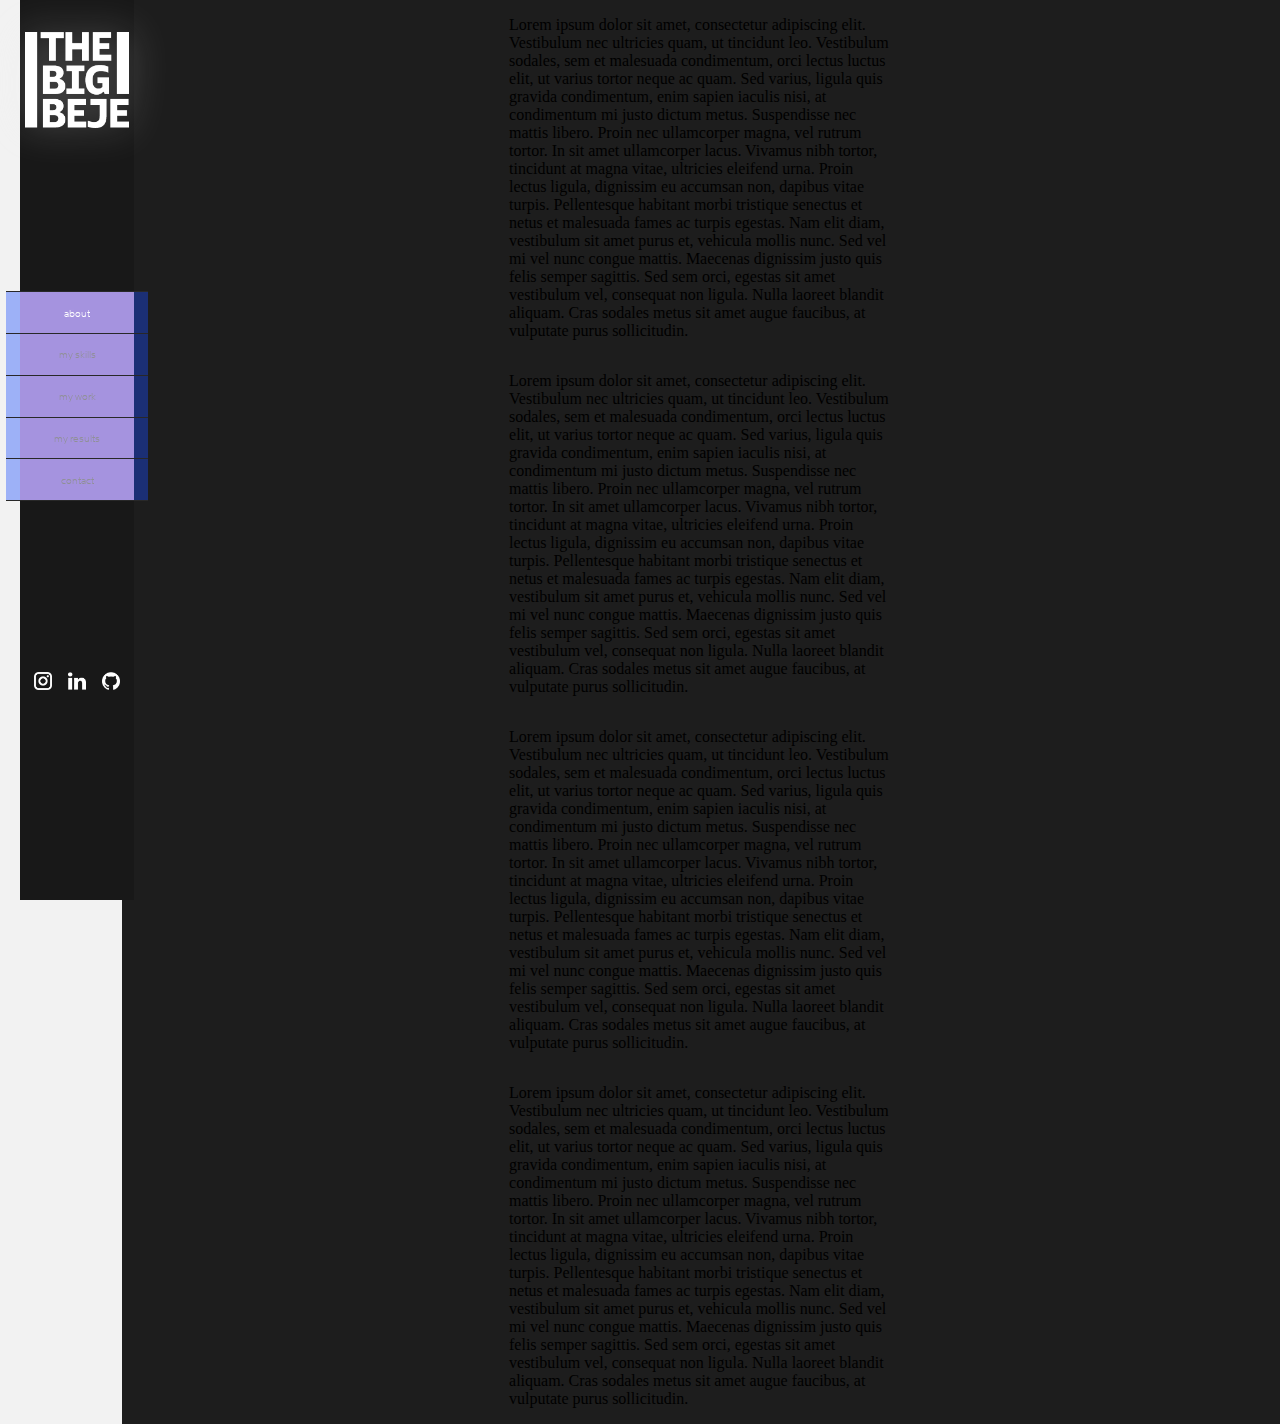
==== portfolio.html @ e6c310de "width problem" ====
<!DOCTYPE html>
<html>
  <head>
    <title>TBB</title>
    <link rel="icon" type="image/x-icon" href="src/icon-logo.png">
    <link rel="stylesheet" type="text/css" href="style.css">
    <!-- <link rel="preload" href="jquery-3.5.1.min.js" as="script"> -->
    <!-- <link rel="preload" href="javascript.js" as="script"> -->
  </head>
  <body>
    <section class="container">
      <section id="navbar" class="navbar">
        <div class="logo">
          <img src="src/logo-white.png" alt="TheBigBeje Logo" class="logo">
        </div>
        <div class="nav-buttons">
          <a href="#" id="button-about" class="button-enabled" style="border-top: 1px solid #282828">about</a>
          <a href="#" id="button-skills" class="button-disabled">my skills</a>
          <a href="#" id="button-work" class="button-disabled">my work</a>
          <a href="#" id="button-results" class="button-disabled">my results</a>
          <a href="#" id="button-contact" class="button-disabled">contact</a>
        </div>
        <div class="nav-logos">
          <a href="#"><img src="src/icon-instagram.png" alt="Instagram" class="icon"></a>
          <a href="#"><img src="src/icon-linkedin.png" alt="LinkedIn" class="icon"></a>
          <a href="#"><img src="src/icon-github.png" alt="Github" class="icon"></a>
        </div>
      </section>
      <section id="main" class="main">
        <div class="main">
          <p>
            Lorem ipsum dolor sit amet, consectetur adipiscing elit. Vestibulum nec ultricies quam, ut tincidunt leo. Vestibulum sodales, sem et malesuada condimentum, orci lectus luctus elit, ut varius tortor neque ac quam. Sed varius, ligula quis gravida condimentum, enim sapien iaculis nisi, at condimentum mi justo dictum metus. Suspendisse nec mattis libero. Proin nec ullamcorper magna, vel rutrum tortor. In sit amet ullamcorper lacus. Vivamus nibh tortor, tincidunt at magna vitae, ultricies eleifend urna. Proin lectus ligula, dignissim eu accumsan non, dapibus vitae turpis. Pellentesque habitant morbi tristique senectus et netus et malesuada fames ac turpis egestas. Nam elit diam, vestibulum sit amet purus et, vehicula mollis nunc. Sed vel mi vel nunc congue mattis. Maecenas dignissim justo quis felis semper sagittis. Sed sem orci, egestas sit amet vestibulum vel, consequat non ligula. Nulla laoreet blandit aliquam. Cras sodales metus sit amet augue faucibus, at vulputate purus sollicitudin.
          </p>
        </div>
        <div class="main">
          <p>
            Lorem ipsum dolor sit amet, consectetur adipiscing elit. Vestibulum nec ultricies quam, ut tincidunt leo. Vestibulum sodales, sem et malesuada condimentum, orci lectus luctus elit, ut varius tortor neque ac quam. Sed varius, ligula quis gravida condimentum, enim sapien iaculis nisi, at condimentum mi justo dictum metus. Suspendisse nec mattis libero. Proin nec ullamcorper magna, vel rutrum tortor. In sit amet ullamcorper lacus. Vivamus nibh tortor, tincidunt at magna vitae, ultricies eleifend urna. Proin lectus ligula, dignissim eu accumsan non, dapibus vitae turpis. Pellentesque habitant morbi tristique senectus et netus et malesuada fames ac turpis egestas. Nam elit diam, vestibulum sit amet purus et, vehicula mollis nunc. Sed vel mi vel nunc congue mattis. Maecenas dignissim justo quis felis semper sagittis. Sed sem orci, egestas sit amet vestibulum vel, consequat non ligula. Nulla laoreet blandit aliquam. Cras sodales metus sit amet augue faucibus, at vulputate purus sollicitudin.
          </p>
        </div>
        <div class="main">
          <p>
            Lorem ipsum dolor sit amet, consectetur adipiscing elit. Vestibulum nec ultricies quam, ut tincidunt leo. Vestibulum sodales, sem et malesuada condimentum, orci lectus luctus elit, ut varius tortor neque ac quam. Sed varius, ligula quis gravida condimentum, enim sapien iaculis nisi, at condimentum mi justo dictum metus. Suspendisse nec mattis libero. Proin nec ullamcorper magna, vel rutrum tortor. In sit amet ullamcorper lacus. Vivamus nibh tortor, tincidunt at magna vitae, ultricies eleifend urna. Proin lectus ligula, dignissim eu accumsan non, dapibus vitae turpis. Pellentesque habitant morbi tristique senectus et netus et malesuada fames ac turpis egestas. Nam elit diam, vestibulum sit amet purus et, vehicula mollis nunc. Sed vel mi vel nunc congue mattis. Maecenas dignissim justo quis felis semper sagittis. Sed sem orci, egestas sit amet vestibulum vel, consequat non ligula. Nulla laoreet blandit aliquam. Cras sodales metus sit amet augue faucibus, at vulputate purus sollicitudin.
          </p>
        </div>
        <div class="main">
          <p>
            Lorem ipsum dolor sit amet, consectetur adipiscing elit. Vestibulum nec ultricies quam, ut tincidunt leo. Vestibulum sodales, sem et malesuada condimentum, orci lectus luctus elit, ut varius tortor neque ac quam. Sed varius, ligula quis gravida condimentum, enim sapien iaculis nisi, at condimentum mi justo dictum metus. Suspendisse nec mattis libero. Proin nec ullamcorper magna, vel rutrum tortor. In sit amet ullamcorper lacus. Vivamus nibh tortor, tincidunt at magna vitae, ultricies eleifend urna. Proin lectus ligula, dignissim eu accumsan non, dapibus vitae turpis. Pellentesque habitant morbi tristique senectus et netus et malesuada fames ac turpis egestas. Nam elit diam, vestibulum sit amet purus et, vehicula mollis nunc. Sed vel mi vel nunc congue mattis. Maecenas dignissim justo quis felis semper sagittis. Sed sem orci, egestas sit amet vestibulum vel, consequat non ligula. Nulla laoreet blandit aliquam. Cras sodales metus sit amet augue faucibus, at vulputate purus sollicitudin.
          </p>
        </div>
      </section>
    </section>
    <!-- <script src="jquery-3.5.1.min.js" type="text/javascript"></script> -->
    <!-- <script src="javascript.js" type="text/javascript"></script> -->
  </body>
</html>
---- style.css ----
@font-face {
  font-family: TT-Fellows-Bold;
  src: url("src/fonts/TT Fellows Bold.ttf");
}

@font-face {
  font-family: DIN-1451;
  src: url("src/fonts/DIN 1451 Engschrift.ttf");
}

@font-face {
  font-family: TT-Interphases-Pro-Light;
  src: url("src/fonts/TT Interphases Pro Light.ttf");
}

::-webkit-scrollbar {

  /*  display: none;*/
  width: 8px;
  height: 8px;
}

::-webkit-scrollbar-track {
  background: #1D1D1D;
}

::-webkit-scrollbar-thumb {
  background: #424242;/*  border-radius: 4px;*/
}

::-webkit-scrollbar-thumb:active {
  background: #D9D9D9;
}

html,
body {

  /*  background-color: #f2f2f2;*/
  background-color: red;
  width: 100%;
  margin: 0;
  padding: 0;
  border: 0;
  font-size: 100%;
  z-index: 0;
}

a {
  text-decoration: none;
}

p,
a,
img,
div,
section {
  font-size: 1rem;
  user-select: none;
}

section {
  height: 100vh;
  width: 100%;
  display: flex;
  align-items: center;
  justify-content: center;
  z-index: 1;
}

div {
  display: flex;
  align-items: center;
  justify-content: center;
  z-index: 2;
}

section.container {
  height: auto;
  background-color: #f2f2f2;/*  background-color: transparent;*/
  flex-direction: row;
  justify-content: flex-end;
}

section.navbar {
  position: fixed;
  left: 20px;
  top: 0;
  width: calc(9vw * .99);
  background-color: #181818;
  flex-direction: column;
  justify-content: space-between;
  z-index: 4;
}

section.main {
  height: auto;/*  width: 100%;*/
  width: calc(calc(calc(91vw * .99) + calc(100vw * .01)) - 8px);
  flex-direction: column;
  background-color: #1D1D1D;
}

div.logo {
  height: 6rem;
  margin-top: 2rem;
}

div.nav-buttons {
  width: 100%;
  background-color: pink;
  flex-direction: column;
/*  padding-top: 3rem;*/
}

div.nav-logos {
  margin-bottom: 22vh;
}

div.main {
  width: 30vw;
}

img.logo {
  height: 100%;
  filter: drop-shadow(0 0 20px rgba(242, 242, 242, .3));  /*  filter: drop-shadow(0 0 40px rgba(13, 13, 13, .6));*/
  z-index: 5;
}

img.icon {
  height: 2vh;
  margin: calc(.18vh + .18vw);
  padding: calc(.18vh + .18vw);/*  filter: drop-shadow(0 0 5px rgba(222, 222, 222, .4));*/
  transition-timing-function: ease;
  transition-duration: .2s;
}

img.icon:hover {
  filter: drop-shadow(0 0 10px rgba(239, 239, 239, .4));
  transition-timing-function: ease;
  transition-duration: .2s;
}

a.button-enabled,
a.button-disabled {
  width: 100%;
  background-color: #1A4CFF64;
  font-family: TT-Interphases-Pro-Light;/*  font-size: 1.1rem;*/
  font-size: .6rem;
  padding: .9rem;/*  color: #FFFFFF;*/
  border-bottom: 1px solid #282828;
  text-align: center;
  color: #909096;
  transition-duration: 0.2s;
}

a.button-disabled:hover,
a.button-enabled {

  /*  color: #08FDD8;*/
  color: #FFFFFF;
  text-shadow: 0 0 20px rgba(239, 239, 239, .6);
  transition-duration: 0.2s;
}
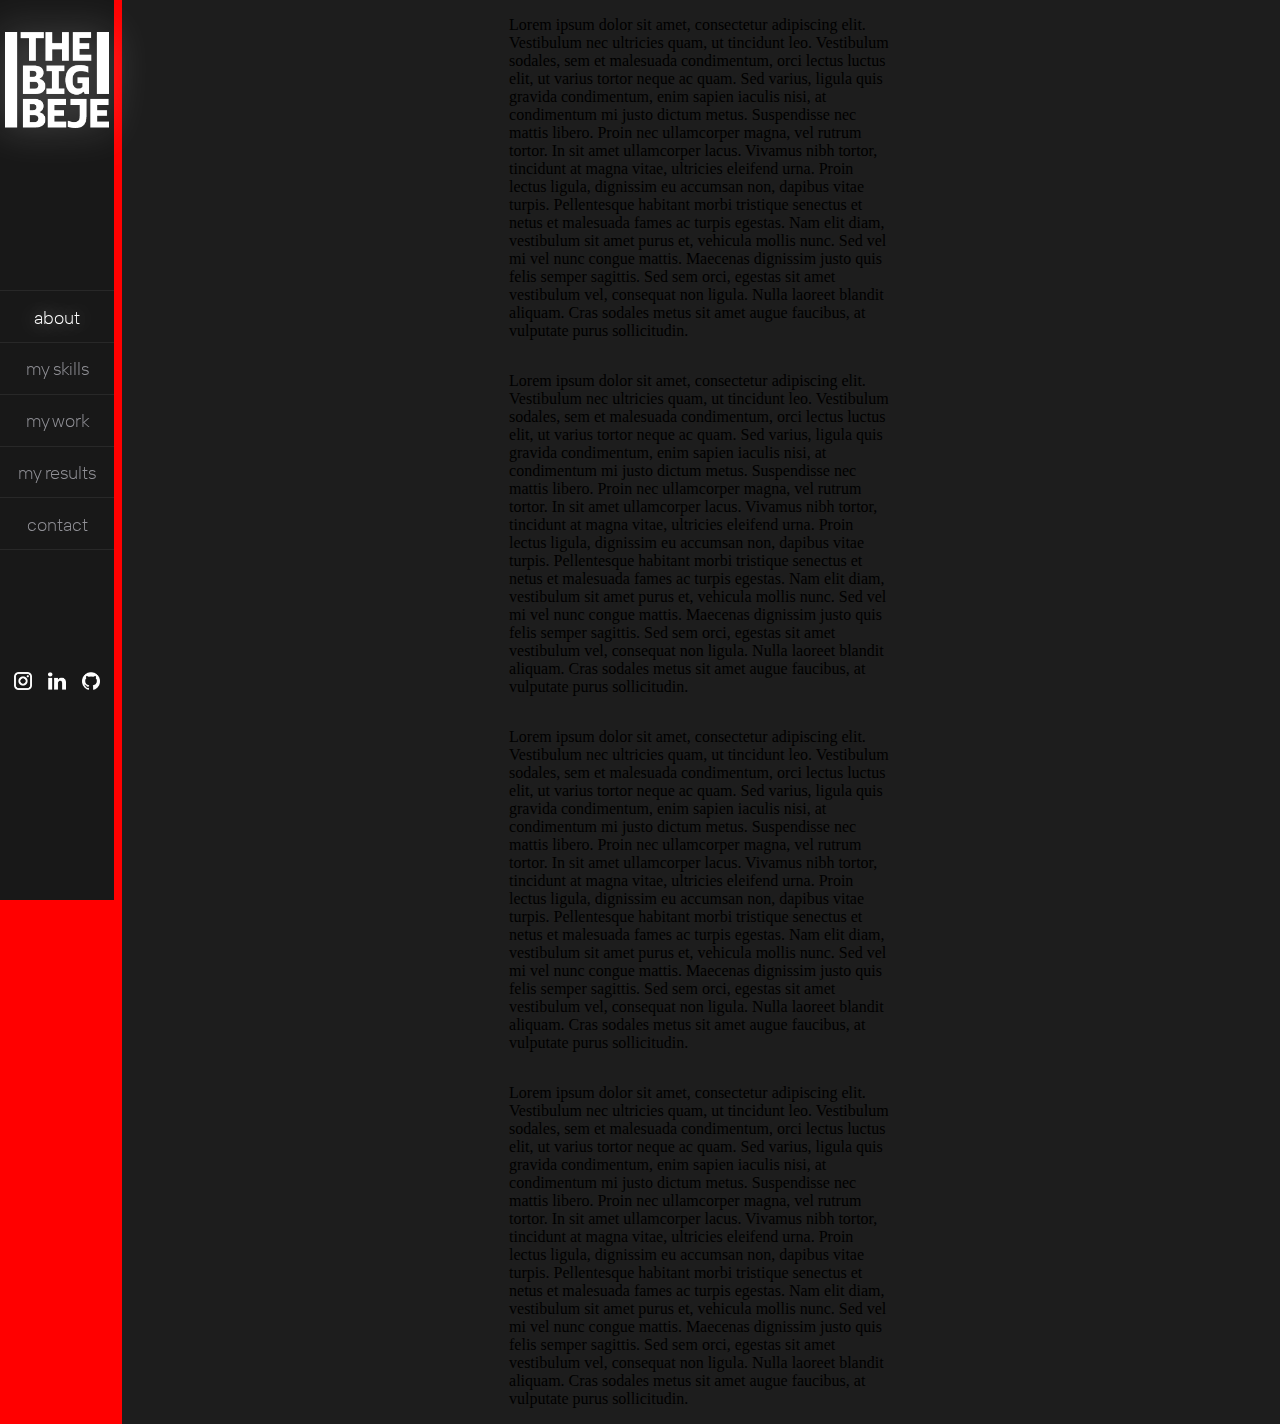
==== commit 05a2e1f0: "scrollbar problem" ====
--- a/portfolio.html
+++ b/portfolio.html
@@ -8,47 +8,47 @@
     <!-- <link rel="preload" href="javascript.js" as="script"> -->
   </head>
   <body>
-    <section class="container">
-      <section id="navbar" class="navbar">
-        <div class="logo">
-          <img src="src/logo-white.png" alt="TheBigBeje Logo" class="logo">
-        </div>
-        <div class="nav-buttons">
-          <a href="#" id="button-about" class="button-enabled" style="border-top: 1px solid #282828">about</a>
-          <a href="#" id="button-skills" class="button-disabled">my skills</a>
-          <a href="#" id="button-work" class="button-disabled">my work</a>
-          <a href="#" id="button-results" class="button-disabled">my results</a>
-          <a href="#" id="button-contact" class="button-disabled">contact</a>
-        </div>
-        <div class="nav-logos">
-          <a href="#"><img src="src/icon-instagram.png" alt="Instagram" class="icon"></a>
-          <a href="#"><img src="src/icon-linkedin.png" alt="LinkedIn" class="icon"></a>
-          <a href="#"><img src="src/icon-github.png" alt="Github" class="icon"></a>
-        </div>
-      </section>
-      <section id="main" class="main">
-        <div class="main">
-          <p>
-            Lorem ipsum dolor sit amet, consectetur adipiscing elit. Vestibulum nec ultricies quam, ut tincidunt leo. Vestibulum sodales, sem et malesuada condimentum, orci lectus luctus elit, ut varius tortor neque ac quam. Sed varius, ligula quis gravida condimentum, enim sapien iaculis nisi, at condimentum mi justo dictum metus. Suspendisse nec mattis libero. Proin nec ullamcorper magna, vel rutrum tortor. In sit amet ullamcorper lacus. Vivamus nibh tortor, tincidunt at magna vitae, ultricies eleifend urna. Proin lectus ligula, dignissim eu accumsan non, dapibus vitae turpis. Pellentesque habitant morbi tristique senectus et netus et malesuada fames ac turpis egestas. Nam elit diam, vestibulum sit amet purus et, vehicula mollis nunc. Sed vel mi vel nunc congue mattis. Maecenas dignissim justo quis felis semper sagittis. Sed sem orci, egestas sit amet vestibulum vel, consequat non ligula. Nulla laoreet blandit aliquam. Cras sodales metus sit amet augue faucibus, at vulputate purus sollicitudin.
-          </p>
-        </div>
-        <div class="main">
-          <p>
-            Lorem ipsum dolor sit amet, consectetur adipiscing elit. Vestibulum nec ultricies quam, ut tincidunt leo. Vestibulum sodales, sem et malesuada condimentum, orci lectus luctus elit, ut varius tortor neque ac quam. Sed varius, ligula quis gravida condimentum, enim sapien iaculis nisi, at condimentum mi justo dictum metus. Suspendisse nec mattis libero. Proin nec ullamcorper magna, vel rutrum tortor. In sit amet ullamcorper lacus. Vivamus nibh tortor, tincidunt at magna vitae, ultricies eleifend urna. Proin lectus ligula, dignissim eu accumsan non, dapibus vitae turpis. Pellentesque habitant morbi tristique senectus et netus et malesuada fames ac turpis egestas. Nam elit diam, vestibulum sit amet purus et, vehicula mollis nunc. Sed vel mi vel nunc congue mattis. Maecenas dignissim justo quis felis semper sagittis. Sed sem orci, egestas sit amet vestibulum vel, consequat non ligula. Nulla laoreet blandit aliquam. Cras sodales metus sit amet augue faucibus, at vulputate purus sollicitudin.
-          </p>
-        </div>
-        <div class="main">
-          <p>
-            Lorem ipsum dolor sit amet, consectetur adipiscing elit. Vestibulum nec ultricies quam, ut tincidunt leo. Vestibulum sodales, sem et malesuada condimentum, orci lectus luctus elit, ut varius tortor neque ac quam. Sed varius, ligula quis gravida condimentum, enim sapien iaculis nisi, at condimentum mi justo dictum metus. Suspendisse nec mattis libero. Proin nec ullamcorper magna, vel rutrum tortor. In sit amet ullamcorper lacus. Vivamus nibh tortor, tincidunt at magna vitae, ultricies eleifend urna. Proin lectus ligula, dignissim eu accumsan non, dapibus vitae turpis. Pellentesque habitant morbi tristique senectus et netus et malesuada fames ac turpis egestas. Nam elit diam, vestibulum sit amet purus et, vehicula mollis nunc. Sed vel mi vel nunc congue mattis. Maecenas dignissim justo quis felis semper sagittis. Sed sem orci, egestas sit amet vestibulum vel, consequat non ligula. Nulla laoreet blandit aliquam. Cras sodales metus sit amet augue faucibus, at vulputate purus sollicitudin.
-          </p>
-        </div>
-        <div class="main">
-          <p>
-            Lorem ipsum dolor sit amet, consectetur adipiscing elit. Vestibulum nec ultricies quam, ut tincidunt leo. Vestibulum sodales, sem et malesuada condimentum, orci lectus luctus elit, ut varius tortor neque ac quam. Sed varius, ligula quis gravida condimentum, enim sapien iaculis nisi, at condimentum mi justo dictum metus. Suspendisse nec mattis libero. Proin nec ullamcorper magna, vel rutrum tortor. In sit amet ullamcorper lacus. Vivamus nibh tortor, tincidunt at magna vitae, ultricies eleifend urna. Proin lectus ligula, dignissim eu accumsan non, dapibus vitae turpis. Pellentesque habitant morbi tristique senectus et netus et malesuada fames ac turpis egestas. Nam elit diam, vestibulum sit amet purus et, vehicula mollis nunc. Sed vel mi vel nunc congue mattis. Maecenas dignissim justo quis felis semper sagittis. Sed sem orci, egestas sit amet vestibulum vel, consequat non ligula. Nulla laoreet blandit aliquam. Cras sodales metus sit amet augue faucibus, at vulputate purus sollicitudin.
-          </p>
-        </div>
-      </section>
+    <!-- <section class="container"> -->
+    <section id="navbar" class="navbar">
+      <div class="logo">
+        <img src="src/logo-white.png" alt="TheBigBeje Logo" class="logo">
+      </div>
+      <div class="nav-buttons">
+        <a href="#" id="button-about" class="button-enabled" style="border-top: 1px solid #282828">about</a>
+        <a href="#" id="button-skills" class="button-disabled">my skills</a>
+        <a href="#" id="button-work" class="button-disabled">my work</a>
+        <a href="#" id="button-results" class="button-disabled">my results</a>
+        <a href="#" id="button-contact" class="button-disabled">contact</a>
+      </div>
+      <div class="nav-logos">
+        <a href="#"><img src="src/icon-instagram.png" alt="Instagram" class="icon"></a>
+        <a href="#"><img src="src/icon-linkedin.png" alt="LinkedIn" class="icon"></a>
+        <a href="#"><img src="src/icon-github.png" alt="Github" class="icon"></a>
+      </div>
     </section>
+    <section id="main" class="main">
+      <div class="main">
+        <p>
+          Lorem ipsum dolor sit amet, consectetur adipiscing elit. Vestibulum nec ultricies quam, ut tincidunt leo. Vestibulum sodales, sem et malesuada condimentum, orci lectus luctus elit, ut varius tortor neque ac quam. Sed varius, ligula quis gravida condimentum, enim sapien iaculis nisi, at condimentum mi justo dictum metus. Suspendisse nec mattis libero. Proin nec ullamcorper magna, vel rutrum tortor. In sit amet ullamcorper lacus. Vivamus nibh tortor, tincidunt at magna vitae, ultricies eleifend urna. Proin lectus ligula, dignissim eu accumsan non, dapibus vitae turpis. Pellentesque habitant morbi tristique senectus et netus et malesuada fames ac turpis egestas. Nam elit diam, vestibulum sit amet purus et, vehicula mollis nunc. Sed vel mi vel nunc congue mattis. Maecenas dignissim justo quis felis semper sagittis. Sed sem orci, egestas sit amet vestibulum vel, consequat non ligula. Nulla laoreet blandit aliquam. Cras sodales metus sit amet augue faucibus, at vulputate purus sollicitudin.
+        </p>
+      </div>
+      <div class="main">
+        <p>
+          Lorem ipsum dolor sit amet, consectetur adipiscing elit. Vestibulum nec ultricies quam, ut tincidunt leo. Vestibulum sodales, sem et malesuada condimentum, orci lectus luctus elit, ut varius tortor neque ac quam. Sed varius, ligula quis gravida condimentum, enim sapien iaculis nisi, at condimentum mi justo dictum metus. Suspendisse nec mattis libero. Proin nec ullamcorper magna, vel rutrum tortor. In sit amet ullamcorper lacus. Vivamus nibh tortor, tincidunt at magna vitae, ultricies eleifend urna. Proin lectus ligula, dignissim eu accumsan non, dapibus vitae turpis. Pellentesque habitant morbi tristique senectus et netus et malesuada fames ac turpis egestas. Nam elit diam, vestibulum sit amet purus et, vehicula mollis nunc. Sed vel mi vel nunc congue mattis. Maecenas dignissim justo quis felis semper sagittis. Sed sem orci, egestas sit amet vestibulum vel, consequat non ligula. Nulla laoreet blandit aliquam. Cras sodales metus sit amet augue faucibus, at vulputate purus sollicitudin.
+        </p>
+      </div>
+      <div class="main">
+        <p>
+          Lorem ipsum dolor sit amet, consectetur adipiscing elit. Vestibulum nec ultricies quam, ut tincidunt leo. Vestibulum sodales, sem et malesuada condimentum, orci lectus luctus elit, ut varius tortor neque ac quam. Sed varius, ligula quis gravida condimentum, enim sapien iaculis nisi, at condimentum mi justo dictum metus. Suspendisse nec mattis libero. Proin nec ullamcorper magna, vel rutrum tortor. In sit amet ullamcorper lacus. Vivamus nibh tortor, tincidunt at magna vitae, ultricies eleifend urna. Proin lectus ligula, dignissim eu accumsan non, dapibus vitae turpis. Pellentesque habitant morbi tristique senectus et netus et malesuada fames ac turpis egestas. Nam elit diam, vestibulum sit amet purus et, vehicula mollis nunc. Sed vel mi vel nunc congue mattis. Maecenas dignissim justo quis felis semper sagittis. Sed sem orci, egestas sit amet vestibulum vel, consequat non ligula. Nulla laoreet blandit aliquam. Cras sodales metus sit amet augue faucibus, at vulputate purus sollicitudin.
+        </p>
+      </div>
+      <div class="main">
+        <p>
+          Lorem ipsum dolor sit amet, consectetur adipiscing elit. Vestibulum nec ultricies quam, ut tincidunt leo. Vestibulum sodales, sem et malesuada condimentum, orci lectus luctus elit, ut varius tortor neque ac quam. Sed varius, ligula quis gravida condimentum, enim sapien iaculis nisi, at condimentum mi justo dictum metus. Suspendisse nec mattis libero. Proin nec ullamcorper magna, vel rutrum tortor. In sit amet ullamcorper lacus. Vivamus nibh tortor, tincidunt at magna vitae, ultricies eleifend urna. Proin lectus ligula, dignissim eu accumsan non, dapibus vitae turpis. Pellentesque habitant morbi tristique senectus et netus et malesuada fames ac turpis egestas. Nam elit diam, vestibulum sit amet purus et, vehicula mollis nunc. Sed vel mi vel nunc congue mattis. Maecenas dignissim justo quis felis semper sagittis. Sed sem orci, egestas sit amet vestibulum vel, consequat non ligula. Nulla laoreet blandit aliquam. Cras sodales metus sit amet augue faucibus, at vulputate purus sollicitudin.
+        </p>
+      </div>
+    </section>
+    <!-- </section> -->
     <!-- <script src="jquery-3.5.1.min.js" type="text/javascript"></script> -->
     <!-- <script src="javascript.js" type="text/javascript"></script> -->
   </body>
--- a/style.css
+++ b/style.css
@@ -83,7 +83,7 @@
 
 section.navbar {
   position: fixed;
-  left: 20px;
+  left: 0px;
   top: 0;
   width: calc(9vw * .99);
   background-color: #181818;
@@ -93,7 +93,12 @@
 }
 
 section.main {
-  height: auto;/*  width: 100%;*/
+  position: absolute;
+  height: auto;
+  top: 0;
+  right: 0;
+
+/*    width: 100%;*/
   width: calc(calc(calc(91vw * .99) + calc(100vw * .01)) - 8px);
   flex-direction: column;
   background-color: #1D1D1D;
@@ -106,9 +111,8 @@
 
 div.nav-buttons {
   width: 100%;
-  background-color: pink;
   flex-direction: column;
-/*  padding-top: 3rem;*/
+  padding-top: 3rem;
 }
 
 div.nav-logos {
@@ -142,10 +146,10 @@
 a.button-enabled,
 a.button-disabled {
   width: 100%;
-  background-color: #1A4CFF64;
-  font-family: TT-Interphases-Pro-Light;/*  font-size: 1.1rem;*/
-  font-size: .6rem;
-  padding: .9rem;/*  color: #FFFFFF;*/
+  font-family: TT-Interphases-Pro-Light;
+  font-size: 1.1rem;
+  padding: .9rem 0;
+/*  color: #FFFFFF;*/
   border-bottom: 1px solid #282828;
   text-align: center;
   color: #909096;
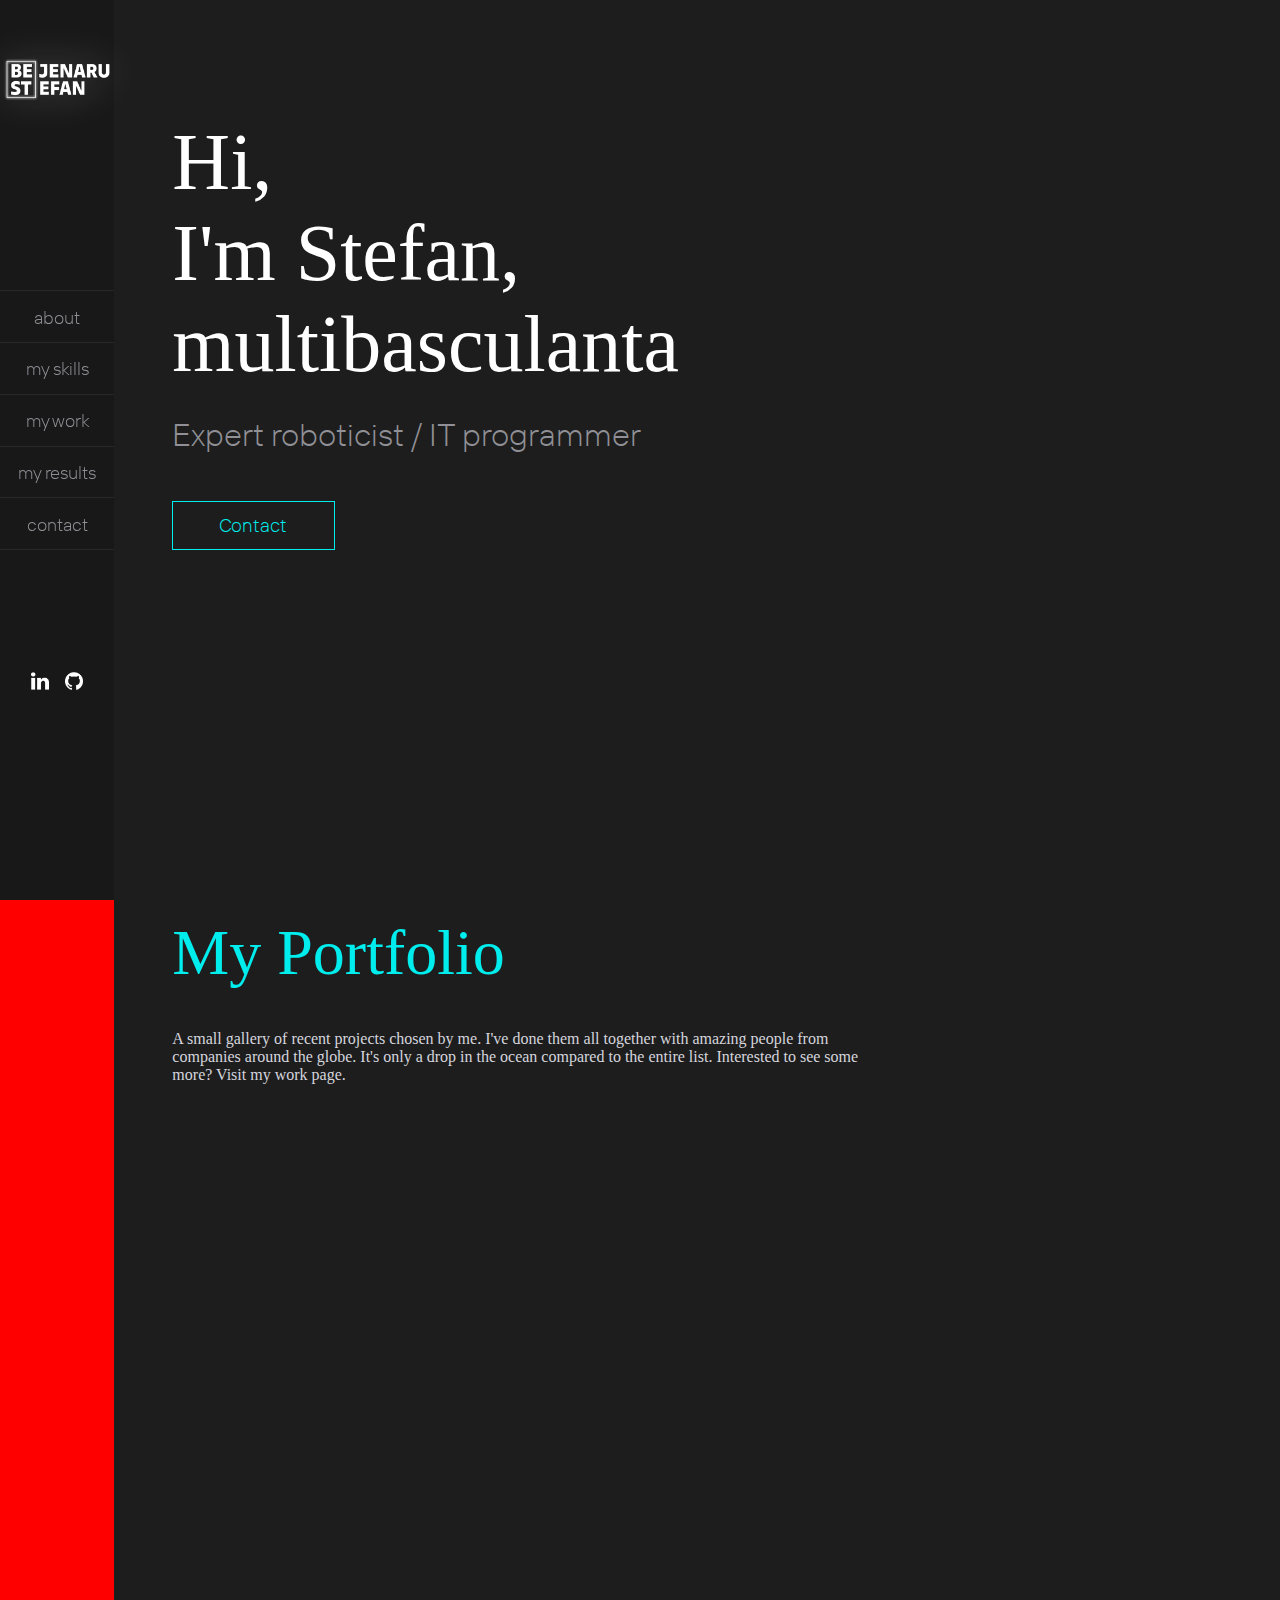
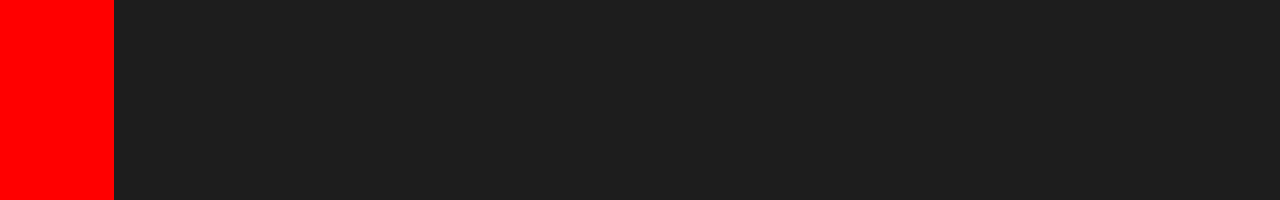
==== commit 0645db27: "work progress" ====
--- a/portfolio.html
+++ b/portfolio.html
@@ -8,47 +8,43 @@
     <!-- <link rel="preload" href="javascript.js" as="script"> -->
   </head>
   <body>
-    <!-- <section class="container"> -->
     <section id="navbar" class="navbar">
       <div class="logo">
-        <img src="src/logo-white.png" alt="TheBigBeje Logo" class="logo">
+        <img src="src/mini.png" alt="TheBigBeje Logo" class="logo">
       </div>
       <div class="nav-buttons">
-        <a href="#" id="button-about" class="button-enabled" style="border-top: 1px solid #282828">about</a>
+        <!-- <a href="#" id="button-about" class="button-enabled" style="border-top: 1px solid #282828">about</a> -->
+        <a href="#" id="button-about" class="button-disabled" style="border-top: 1px solid #282828">about</a>
         <a href="#" id="button-skills" class="button-disabled">my skills</a>
         <a href="#" id="button-work" class="button-disabled">my work</a>
         <a href="#" id="button-results" class="button-disabled">my results</a>
         <a href="#" id="button-contact" class="button-disabled">contact</a>
       </div>
       <div class="nav-logos">
-        <a href="#"><img src="src/icon-instagram.png" alt="Instagram" class="icon"></a>
+        <!-- <a href="#"><img src="src/icon-instagram.png" alt="Instagram" class="icon"></a> -->
+        <!-- <a href="#"><img src="src/icon-discord.png" alt="Discord" class="icon"></a> -->
         <a href="#"><img src="src/icon-linkedin.png" alt="LinkedIn" class="icon"></a>
         <a href="#"><img src="src/icon-github.png" alt="Github" class="icon"></a>
       </div>
     </section>
     <section id="main" class="main">
-      <div class="main">
-        <p>
-          Lorem ipsum dolor sit amet, consectetur adipiscing elit. Vestibulum nec ultricies quam, ut tincidunt leo. Vestibulum sodales, sem et malesuada condimentum, orci lectus luctus elit, ut varius tortor neque ac quam. Sed varius, ligula quis gravida condimentum, enim sapien iaculis nisi, at condimentum mi justo dictum metus. Suspendisse nec mattis libero. Proin nec ullamcorper magna, vel rutrum tortor. In sit amet ullamcorper lacus. Vivamus nibh tortor, tincidunt at magna vitae, ultricies eleifend urna. Proin lectus ligula, dignissim eu accumsan non, dapibus vitae turpis. Pellentesque habitant morbi tristique senectus et netus et malesuada fames ac turpis egestas. Nam elit diam, vestibulum sit amet purus et, vehicula mollis nunc. Sed vel mi vel nunc congue mattis. Maecenas dignissim justo quis felis semper sagittis. Sed sem orci, egestas sit amet vestibulum vel, consequat non ligula. Nulla laoreet blandit aliquam. Cras sodales metus sit amet augue faucibus, at vulputate purus sollicitudin.
-        </p>
-      </div>
-      <div class="main">
-        <p>
-          Lorem ipsum dolor sit amet, consectetur adipiscing elit. Vestibulum nec ultricies quam, ut tincidunt leo. Vestibulum sodales, sem et malesuada condimentum, orci lectus luctus elit, ut varius tortor neque ac quam. Sed varius, ligula quis gravida condimentum, enim sapien iaculis nisi, at condimentum mi justo dictum metus. Suspendisse nec mattis libero. Proin nec ullamcorper magna, vel rutrum tortor. In sit amet ullamcorper lacus. Vivamus nibh tortor, tincidunt at magna vitae, ultricies eleifend urna. Proin lectus ligula, dignissim eu accumsan non, dapibus vitae turpis. Pellentesque habitant morbi tristique senectus et netus et malesuada fames ac turpis egestas. Nam elit diam, vestibulum sit amet purus et, vehicula mollis nunc. Sed vel mi vel nunc congue mattis. Maecenas dignissim justo quis felis semper sagittis. Sed sem orci, egestas sit amet vestibulum vel, consequat non ligula. Nulla laoreet blandit aliquam. Cras sodales metus sit amet augue faucibus, at vulputate purus sollicitudin.
-        </p>
-      </div>
-      <div class="main">
-        <p>
-          Lorem ipsum dolor sit amet, consectetur adipiscing elit. Vestibulum nec ultricies quam, ut tincidunt leo. Vestibulum sodales, sem et malesuada condimentum, orci lectus luctus elit, ut varius tortor neque ac quam. Sed varius, ligula quis gravida condimentum, enim sapien iaculis nisi, at condimentum mi justo dictum metus. Suspendisse nec mattis libero. Proin nec ullamcorper magna, vel rutrum tortor. In sit amet ullamcorper lacus. Vivamus nibh tortor, tincidunt at magna vitae, ultricies eleifend urna. Proin lectus ligula, dignissim eu accumsan non, dapibus vitae turpis. Pellentesque habitant morbi tristique senectus et netus et malesuada fames ac turpis egestas. Nam elit diam, vestibulum sit amet purus et, vehicula mollis nunc. Sed vel mi vel nunc congue mattis. Maecenas dignissim justo quis felis semper sagittis. Sed sem orci, egestas sit amet vestibulum vel, consequat non ligula. Nulla laoreet blandit aliquam. Cras sodales metus sit amet augue faucibus, at vulputate purus sollicitudin.
-        </p>
-      </div>
-      <div class="main">
-        <p>
-          Lorem ipsum dolor sit amet, consectetur adipiscing elit. Vestibulum nec ultricies quam, ut tincidunt leo. Vestibulum sodales, sem et malesuada condimentum, orci lectus luctus elit, ut varius tortor neque ac quam. Sed varius, ligula quis gravida condimentum, enim sapien iaculis nisi, at condimentum mi justo dictum metus. Suspendisse nec mattis libero. Proin nec ullamcorper magna, vel rutrum tortor. In sit amet ullamcorper lacus. Vivamus nibh tortor, tincidunt at magna vitae, ultricies eleifend urna. Proin lectus ligula, dignissim eu accumsan non, dapibus vitae turpis. Pellentesque habitant morbi tristique senectus et netus et malesuada fames ac turpis egestas. Nam elit diam, vestibulum sit amet purus et, vehicula mollis nunc. Sed vel mi vel nunc congue mattis. Maecenas dignissim justo quis felis semper sagittis. Sed sem orci, egestas sit amet vestibulum vel, consequat non ligula. Nulla laoreet blandit aliquam. Cras sodales metus sit amet augue faucibus, at vulputate purus sollicitudin.
-        </p>
-      </div>
+      <section class="section-1">
+        <div class="big-title">
+          <p class="big-title">Hi,</p>
+          <p class="big-title">I'm Stefan,</p>
+          <p class="big-title">multibasculanta</p>
+          <p class="sub-title2">Expert roboticist / IT programmer</p>
+        </div>
+        <a href="#" class="button-rect">Contact</a>
+      </section>
+      <section class="section-2">
+        <div class="section-2">
+          <p class="sub-title1">My Portfolio</p>
+          <p class="filler-text">A small gallery of recent projects chosen by me. I've done them all together with amazing people from companies around the globe. It's only a drop in the ocean compared to the entire list.
+          Interested to see some more? Visit my work page.</p>
+        </div>
+      </section>
     </section>
-    <!-- </section> -->
     <!-- <script src="jquery-3.5.1.min.js" type="text/javascript"></script> -->
     <!-- <script src="javascript.js" type="text/javascript"></script> -->
   </body>
--- a/style.css
+++ b/style.css
@@ -13,23 +13,18 @@
   src: url("src/fonts/TT Interphases Pro Light.ttf");
 }
 
+@font-face {
+  font-family: TT-Interphases-Pro-Medium;
+  src: url("src/fonts/TT Interphases Pro Medium.ttf");
+}
+
+@font-face {
+  font-family: TT-Interphases-Pro-Bold;
+  src: url("src/fonts/TT Interphases Pro Bold.ttf");
+}
+
 ::-webkit-scrollbar {
-
-  /*  display: none;*/
-  width: 8px;
-  height: 8px;
-}
-
-::-webkit-scrollbar-track {
-  background: #1D1D1D;
-}
-
-::-webkit-scrollbar-thumb {
-  background: #424242;/*  border-radius: 4px;*/
-}
-
-::-webkit-scrollbar-thumb:active {
-  background: #D9D9D9;
+  display: none;
 }
 
 html,
@@ -96,12 +91,22 @@
   position: absolute;
   height: auto;
   top: 0;
-  right: 0;
-
-/*    width: 100%;*/
-  width: calc(calc(calc(91vw * .99) + calc(100vw * .01)) - 8px);
+  right: 0;/*    width: 100%;*/
+  width: calc(calc(91vw * .99) + calc(100vw * .01));
   flex-direction: column;
   background-color: #1D1D1D;
+}
+
+section.section-1 {
+  flex-direction: column;
+  justify-content: flex-start;
+  align-items: flex-start;
+}
+
+section.section-2 {
+  flex-direction: column;
+  justify-content: flex-start;
+  align-items: flex-start;
 }
 
 div.logo {
@@ -123,8 +128,22 @@
   width: 30vw;
 }
 
+div.big-title {
+  flex-direction: column;
+  align-items: flex-start;
+  margin-top: 10%;
+  margin-left: 5%;
+}
+
+div.section-2 {
+  flex-direction: column;
+  align-items: flex-start;
+  margin-left: 5%;
+  width: 60%;
+}
+
 img.logo {
-  height: 100%;
+  width: 100%;
   filter: drop-shadow(0 0 20px rgba(242, 242, 242, .3));  /*  filter: drop-shadow(0 0 40px rgba(13, 13, 13, .6));*/
   z-index: 5;
 }
@@ -143,16 +162,60 @@
   transition-duration: .2s;
 }
 
+p.big-title {
+  font-family: TT-Interphases-Pro-Bold;
+  color: #FFFFFF;
+  font-size: 5rem;
+  margin: 0;
+}
+
+p.sub-title1 {
+  font-family: TT-Interphases-Pro-Medium;
+  font-size: 4rem;
+  margin: 1rem 0;
+  color: #00EDED;
+}
+
+p.sub-title2 {
+  font-family: TT-Interphases-Pro-Light;
+  font-size: 2rem;
+  margin: 1.5rem 0;
+  color: #909096;
+}
+
+p.filler-text {
+  font-family: TT-Interphases-Pro-Medium;
+  font-size: 1rem;
+  margin: 1.5rem 0;
+  color: #D5D5DE;
+}
+
+a.button-rect {
+  font-family: TT-Interphases-Pro-Light;
+  font-size: 1.2rem;
+  margin-top: 2%;
+  margin-left: 5%;
+  padding: .6em 2.4em;
+  border: #00EDED 1.5px solid;
+  color: #00EDED;
+  transition-duration: 0.2s;
+}
+
+a.button-rect:hover {
+  background-color: #00EDED;
+  color: #181818;
+  transition-duration: 0.2s;
+}
+
 a.button-enabled,
 a.button-disabled {
   width: 100%;
   font-family: TT-Interphases-Pro-Light;
   font-size: 1.1rem;
-  padding: .9rem 0;
-/*  color: #FFFFFF;*/
+  padding: .9rem 0;/*  color: #FFFFFF;*/
+  color: #909096;
   border-bottom: 1px solid #282828;
   text-align: center;
-  color: #909096;
   transition-duration: 0.2s;
 }
 
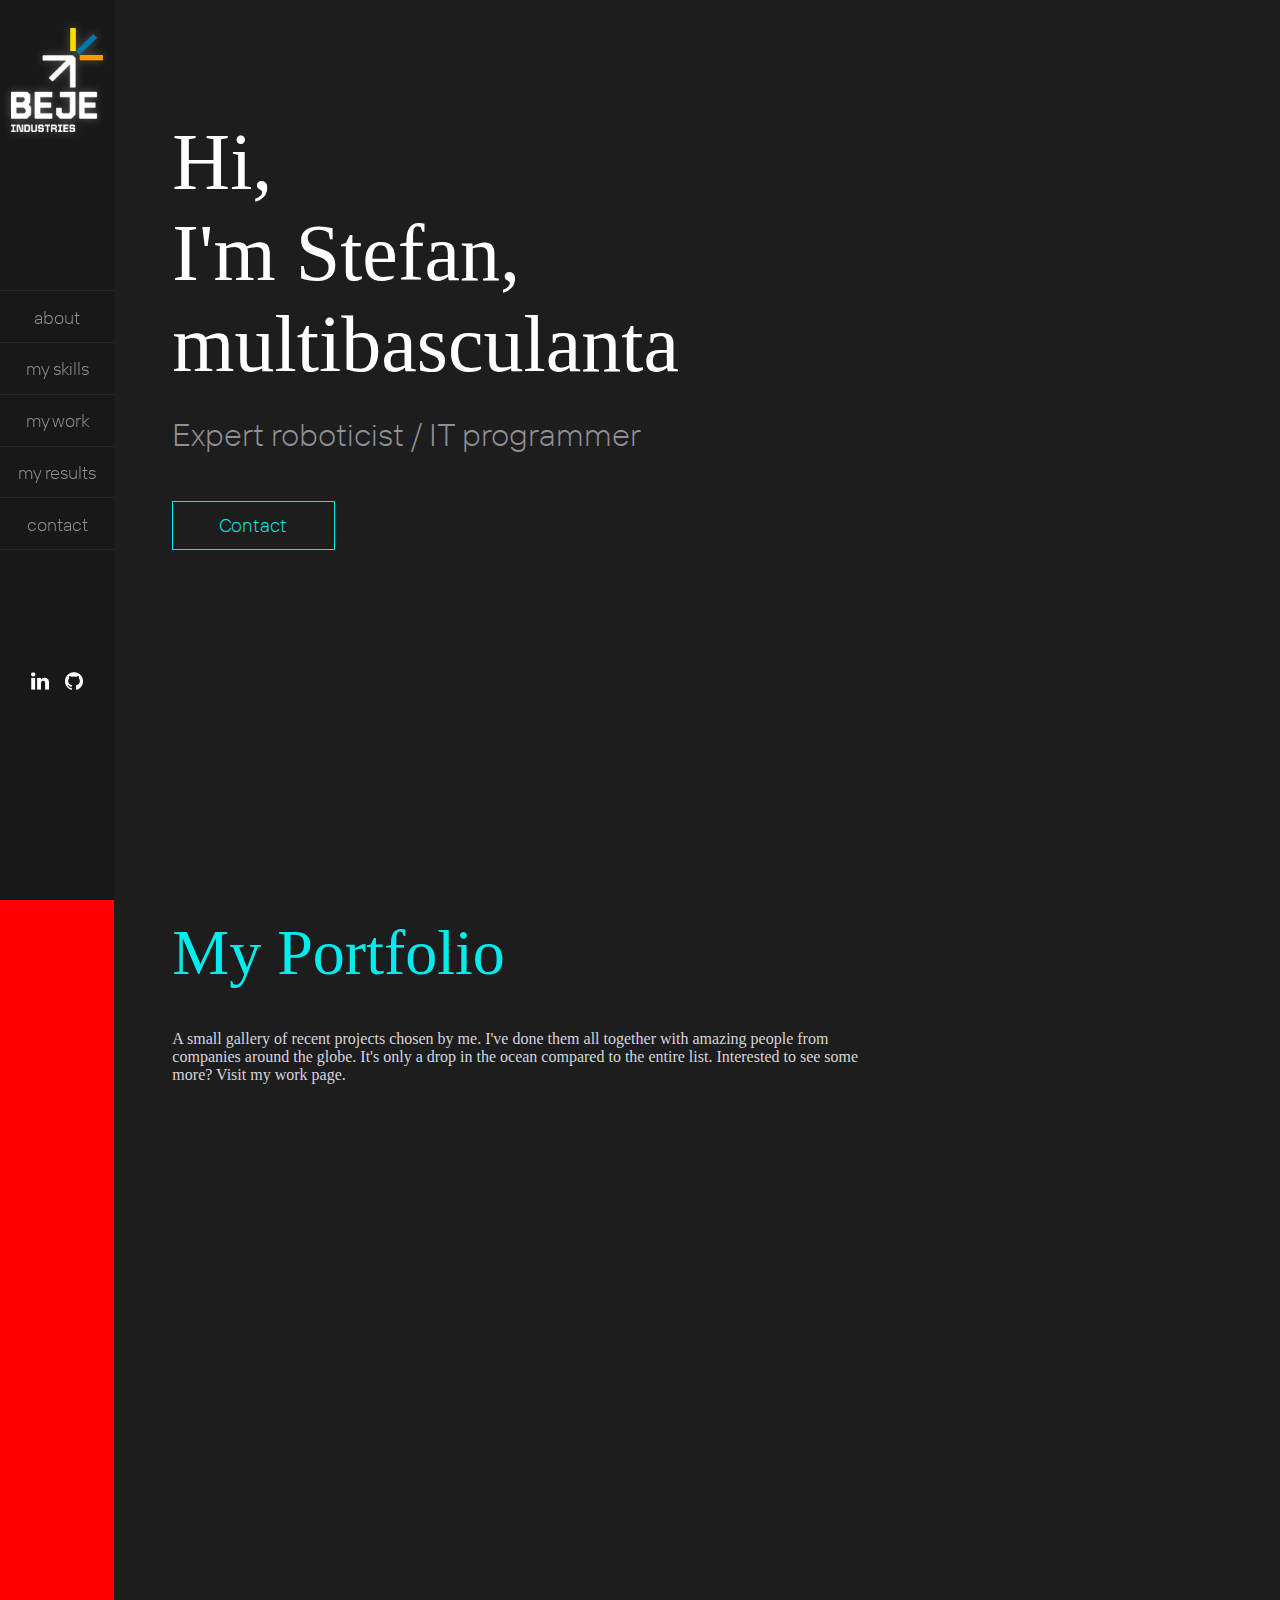
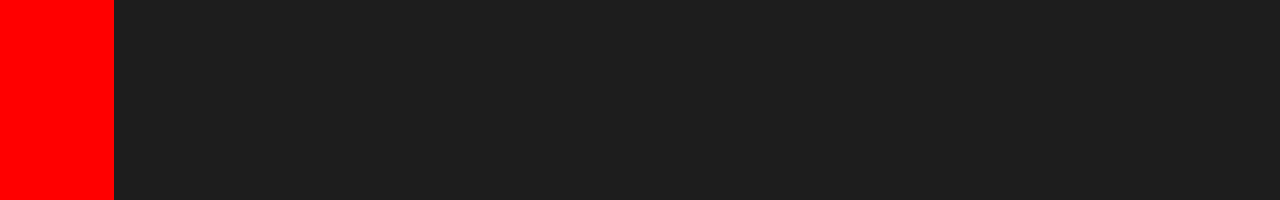
==== commit 5ff22e88: "buttons update" ====
--- a/portfolio.html
+++ b/portfolio.html
@@ -10,7 +10,7 @@
   <body>
     <section id="navbar" class="navbar">
       <div class="logo">
-        <img src="src/mini.png" alt="TheBigBeje Logo" class="logo">
+        <img src="src/logo.png" alt="TheBigBeje Logo" class="logo">
       </div>
       <div class="nav-buttons">
         <!-- <a href="#" id="button-about" class="button-enabled" style="border-top: 1px solid #282828">about</a> -->
--- a/style.css
+++ b/style.css
@@ -143,8 +143,8 @@
 }
 
 img.logo {
-  width: 100%;
-  filter: drop-shadow(0 0 20px rgba(242, 242, 242, .3));  /*  filter: drop-shadow(0 0 40px rgba(13, 13, 13, .6));*/
+  width: 80%;
+  filter: drop-shadow(0 0 5px rgba(242, 242, 242, .3));  /*  filter: drop-shadow(0 0 40px rgba(13, 13, 13, .6));*/
   z-index: 5;
 }
 
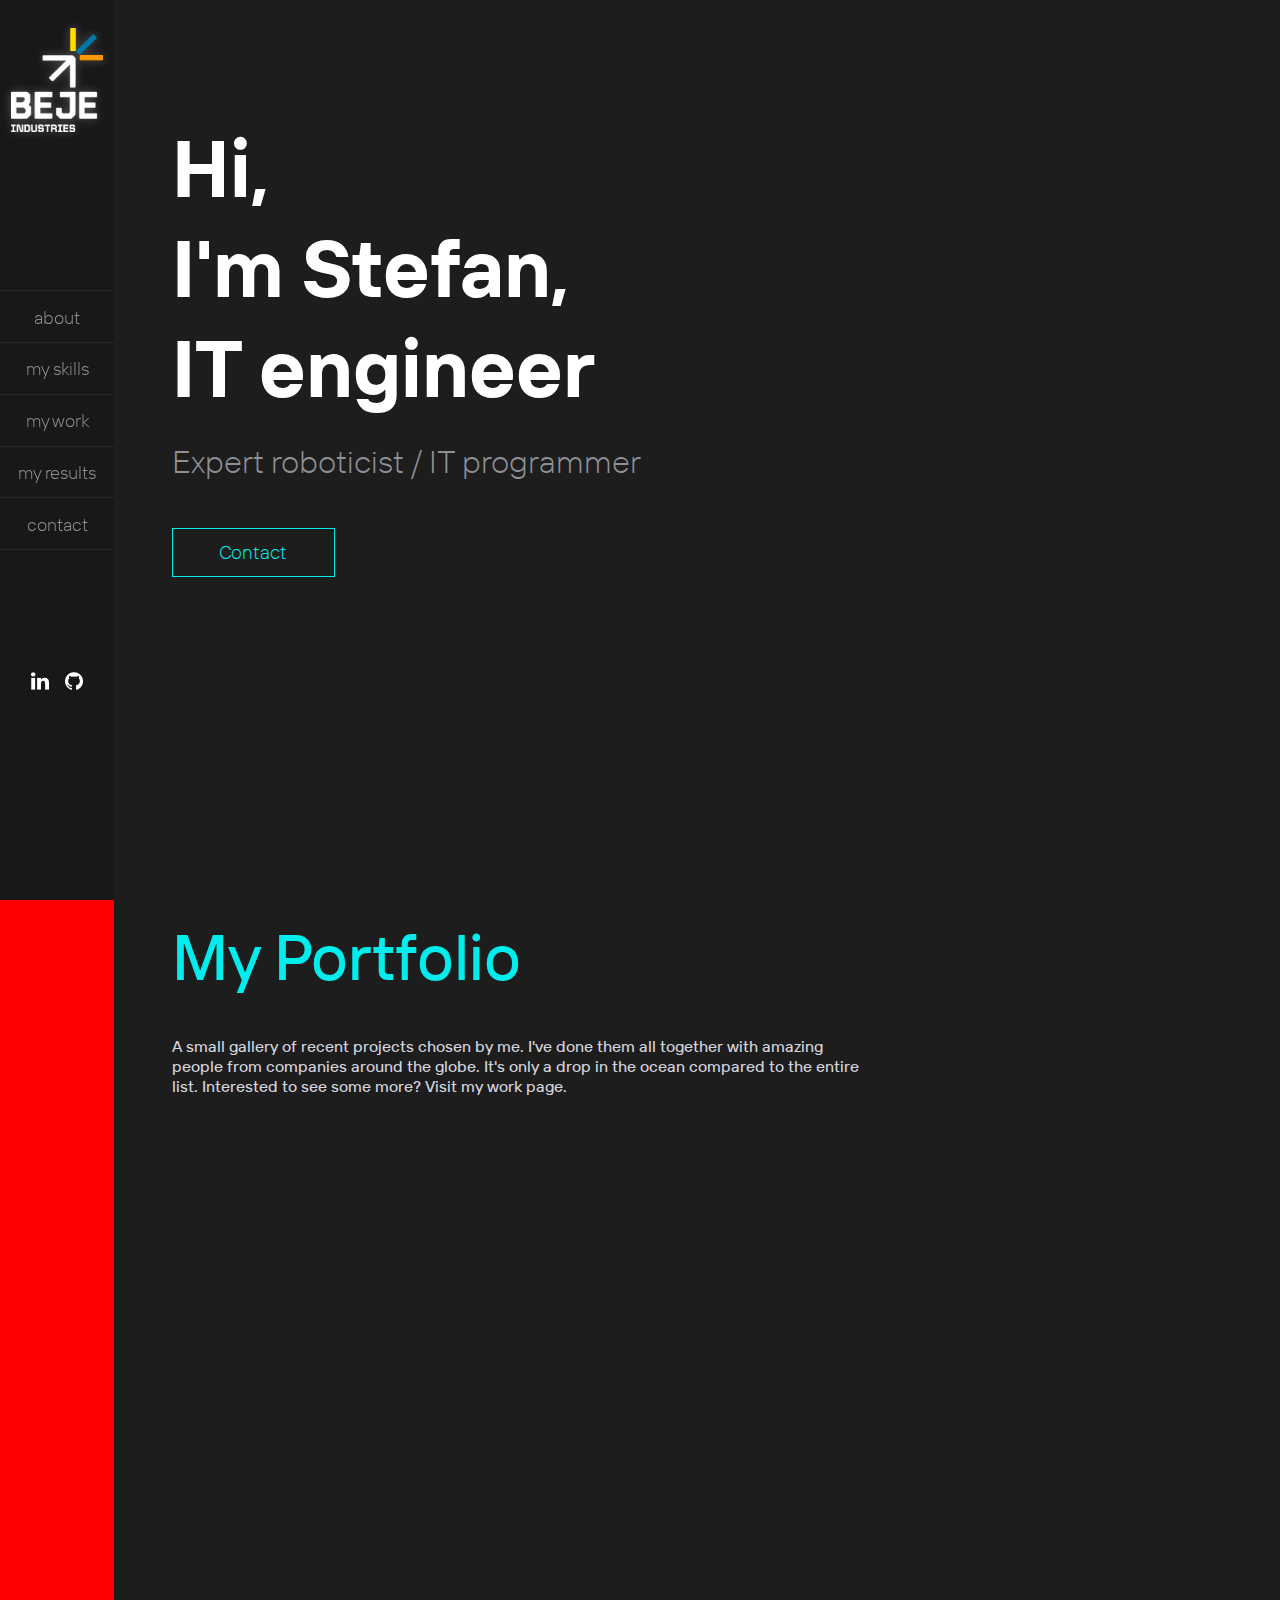
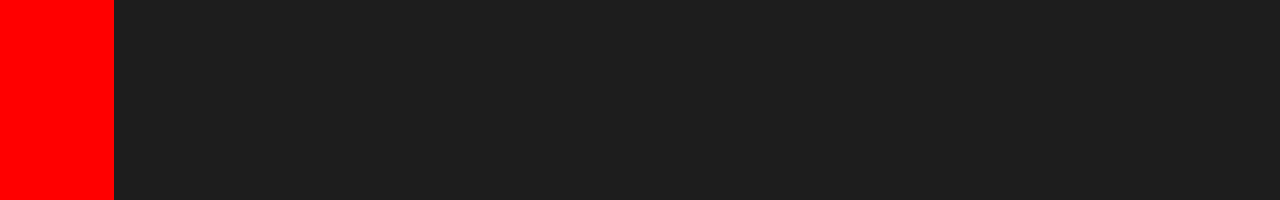
==== commit ed7b85b0: "removed multibasculanta" ====
--- a/portfolio.html
+++ b/portfolio.html
@@ -32,7 +32,7 @@
         <div class="big-title">
           <p class="big-title">Hi,</p>
           <p class="big-title">I'm Stefan,</p>
-          <p class="big-title">multibasculanta</p>
+          <p class="big-title">IT engineer</p>
           <p class="sub-title2">Expert roboticist / IT programmer</p>
         </div>
         <a href="#" class="button-rect">Contact</a>
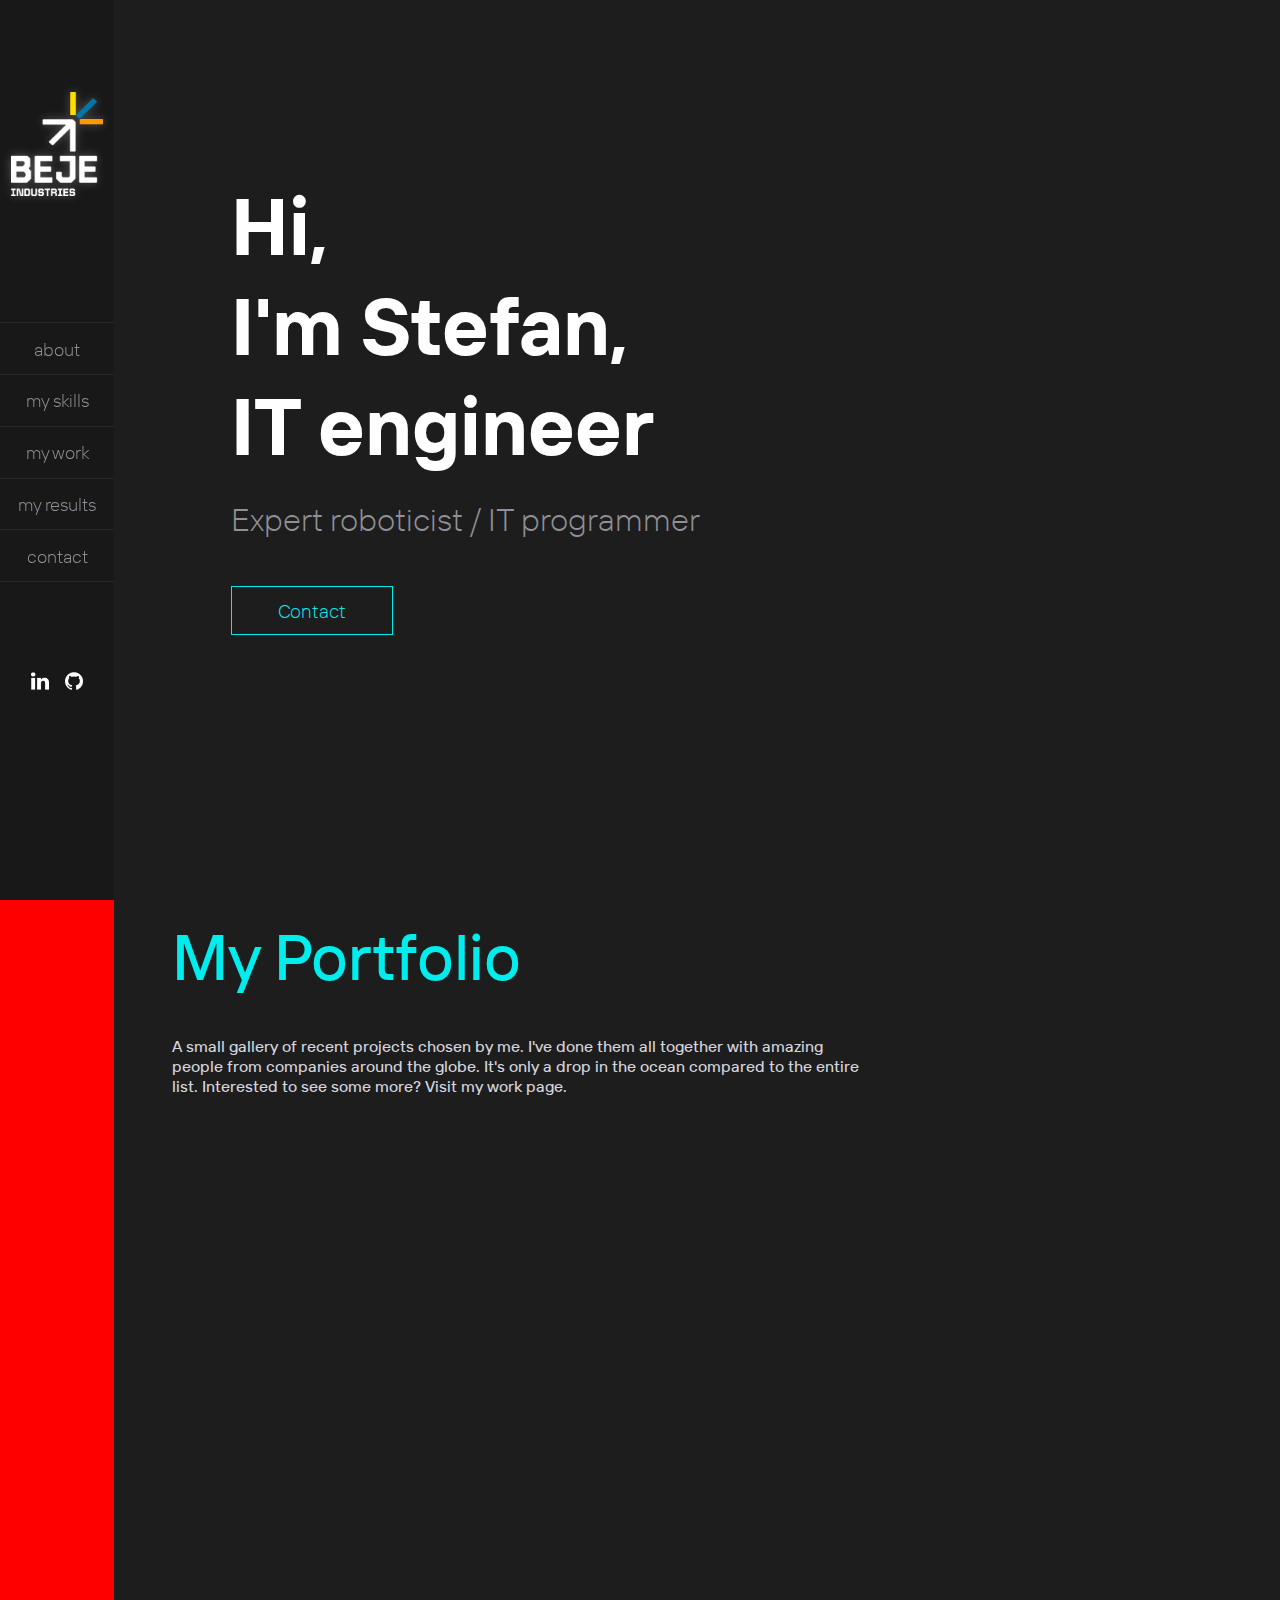
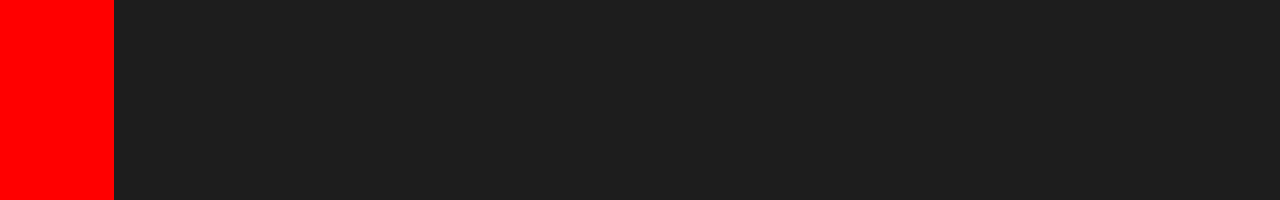
==== commit 60bfbaad: "tried navbar scroll buttons" ====
--- a/portfolio.html
+++ b/portfolio.html
@@ -1,51 +1,48 @@
 <!DOCTYPE html>
 <html>
   <head>
-    <title>TBB</title>
+    <title>BEJE Industries</title>
     <link rel="icon" type="image/x-icon" href="src/icon-logo.png">
     <link rel="stylesheet" type="text/css" href="style.css">
-    <!-- <link rel="preload" href="jquery-3.5.1.min.js" as="script"> -->
-    <!-- <link rel="preload" href="javascript.js" as="script"> -->
+    <link rel="preload" href="jquery-3.5.1.min.js" as="script">
+    <link rel="preload" href="javascript.js" as="script">
   </head>
   <body>
     <section id="navbar" class="navbar">
       <div class="logo">
-        <img src="src/logo.png" alt="TheBigBeje Logo" class="logo">
+        <img src="src/logo.png" alt="BEJE Industries logo" class="logo">
       </div>
       <div class="nav-buttons">
-        <!-- <a href="#" id="button-about" class="button-enabled" style="border-top: 1px solid #282828">about</a> -->
-        <a href="#" id="button-about" class="button-disabled" style="border-top: 1px solid #282828">about</a>
-        <a href="#" id="button-skills" class="button-disabled">my skills</a>
-        <a href="#" id="button-work" class="button-disabled">my work</a>
-        <a href="#" id="button-results" class="button-disabled">my results</a>
-        <a href="#" id="button-contact" class="button-disabled">contact</a>
+        <a href="#" id="button-about" onclick="scroll1()" class="nav-button" style="border-top: 1px solid #282828">about</a>
+        <a href="#" id="button-skills" onclick="scroll2()" class="nav-button">my skills</a>
+        <a href="#" id="button-work" onclick="" class="nav-button">my work</a>
+        <a href="#" id="button-results" onclick="" class="nav-button">my results</a>
+        <a href="#" id="button-contact" onclick="" class="nav-button">contact</a>
       </div>
       <div class="nav-logos">
-        <!-- <a href="#"><img src="src/icon-instagram.png" alt="Instagram" class="icon"></a> -->
-        <!-- <a href="#"><img src="src/icon-discord.png" alt="Discord" class="icon"></a> -->
         <a href="#"><img src="src/icon-linkedin.png" alt="LinkedIn" class="icon"></a>
         <a href="#"><img src="src/icon-github.png" alt="Github" class="icon"></a>
       </div>
     </section>
     <section id="main" class="main">
-      <section class="section-1">
+      <section id ="section-1" class="section-1">
         <div class="big-title">
           <p class="big-title">Hi,</p>
           <p class="big-title">I'm Stefan,</p>
           <p class="big-title">IT engineer</p>
-          <p class="sub-title2">Expert roboticist / IT programmer</p>
+          <p class="header2">Expert roboticist / IT programmer</p>
         </div>
         <a href="#" class="button-rect">Contact</a>
       </section>
-      <section class="section-2">
+      <section id ="section-2" class="section-2">
         <div class="section-2">
-          <p class="sub-title1">My Portfolio</p>
+          <p class="header1">My Portfolio</p>
           <p class="filler-text">A small gallery of recent projects chosen by me. I've done them all together with amazing people from companies around the globe. It's only a drop in the ocean compared to the entire list.
           Interested to see some more? Visit my work page.</p>
         </div>
       </section>
     </section>
-    <!-- <script src="jquery-3.5.1.min.js" type="text/javascript"></script> -->
-    <!-- <script src="javascript.js" type="text/javascript"></script> -->
+    <script src="jquery-3.5.1.min.js" type="text/javascript"></script>
+    <script src="javascript.js" type="text/javascript"></script>
   </body>
 </html>--- a/style.css
+++ b/style.css
@@ -1,13 +1,3 @@
-@font-face {
-  font-family: TT-Fellows-Bold;
-  src: url("src/fonts/TT Fellows Bold.ttf");
-}
-
-@font-face {
-  font-family: DIN-1451;
-  src: url("src/fonts/DIN 1451 Engschrift.ttf");
-}
-
 @font-face {
   font-family: TT-Interphases-Pro-Light;
   src: url("src/fonts/TT Interphases Pro Light.ttf");
@@ -25,6 +15,10 @@
 
 ::-webkit-scrollbar {
   display: none;
+}
+
+html {
+  overflowx: auto;
 }
 
 html,
@@ -111,7 +105,7 @@
 
 div.logo {
   height: 6rem;
-  margin-top: 2rem;
+  margin-top: 6rem;
 }
 
 div.nav-buttons {
@@ -131,8 +125,8 @@
 div.big-title {
   flex-direction: column;
   align-items: flex-start;
-  margin-top: 10%;
-  margin-left: 5%;
+  margin-top: 15%;
+  margin-left: 10%;
 }
 
 div.section-2 {
@@ -169,14 +163,14 @@
   margin: 0;
 }
 
-p.sub-title1 {
+p.header1 {
   font-family: TT-Interphases-Pro-Medium;
   font-size: 4rem;
   margin: 1rem 0;
   color: #00EDED;
 }
 
-p.sub-title2 {
+p.header2 {
   font-family: TT-Interphases-Pro-Light;
   font-size: 2rem;
   margin: 1.5rem 0;
@@ -194,7 +188,7 @@
   font-family: TT-Interphases-Pro-Light;
   font-size: 1.2rem;
   margin-top: 2%;
-  margin-left: 5%;
+  margin-left: 10%;
   padding: .6em 2.4em;
   border: #00EDED 1.5px solid;
   color: #00EDED;
@@ -207,22 +201,18 @@
   transition-duration: 0.2s;
 }
 
-a.button-enabled,
-a.button-disabled {
+a.nav-button {
   width: 100%;
   font-family: TT-Interphases-Pro-Light;
   font-size: 1.1rem;
-  padding: .9rem 0;/*  color: #FFFFFF;*/
+  padding: .9rem 0;
   color: #909096;
   border-bottom: 1px solid #282828;
   text-align: center;
   transition-duration: 0.2s;
 }
 
-a.button-disabled:hover,
-a.button-enabled {
-
-  /*  color: #08FDD8;*/
+a.nav-button:hover {
   color: #FFFFFF;
   text-shadow: 0 0 20px rgba(239, 239, 239, .6);
   transition-duration: 0.2s;
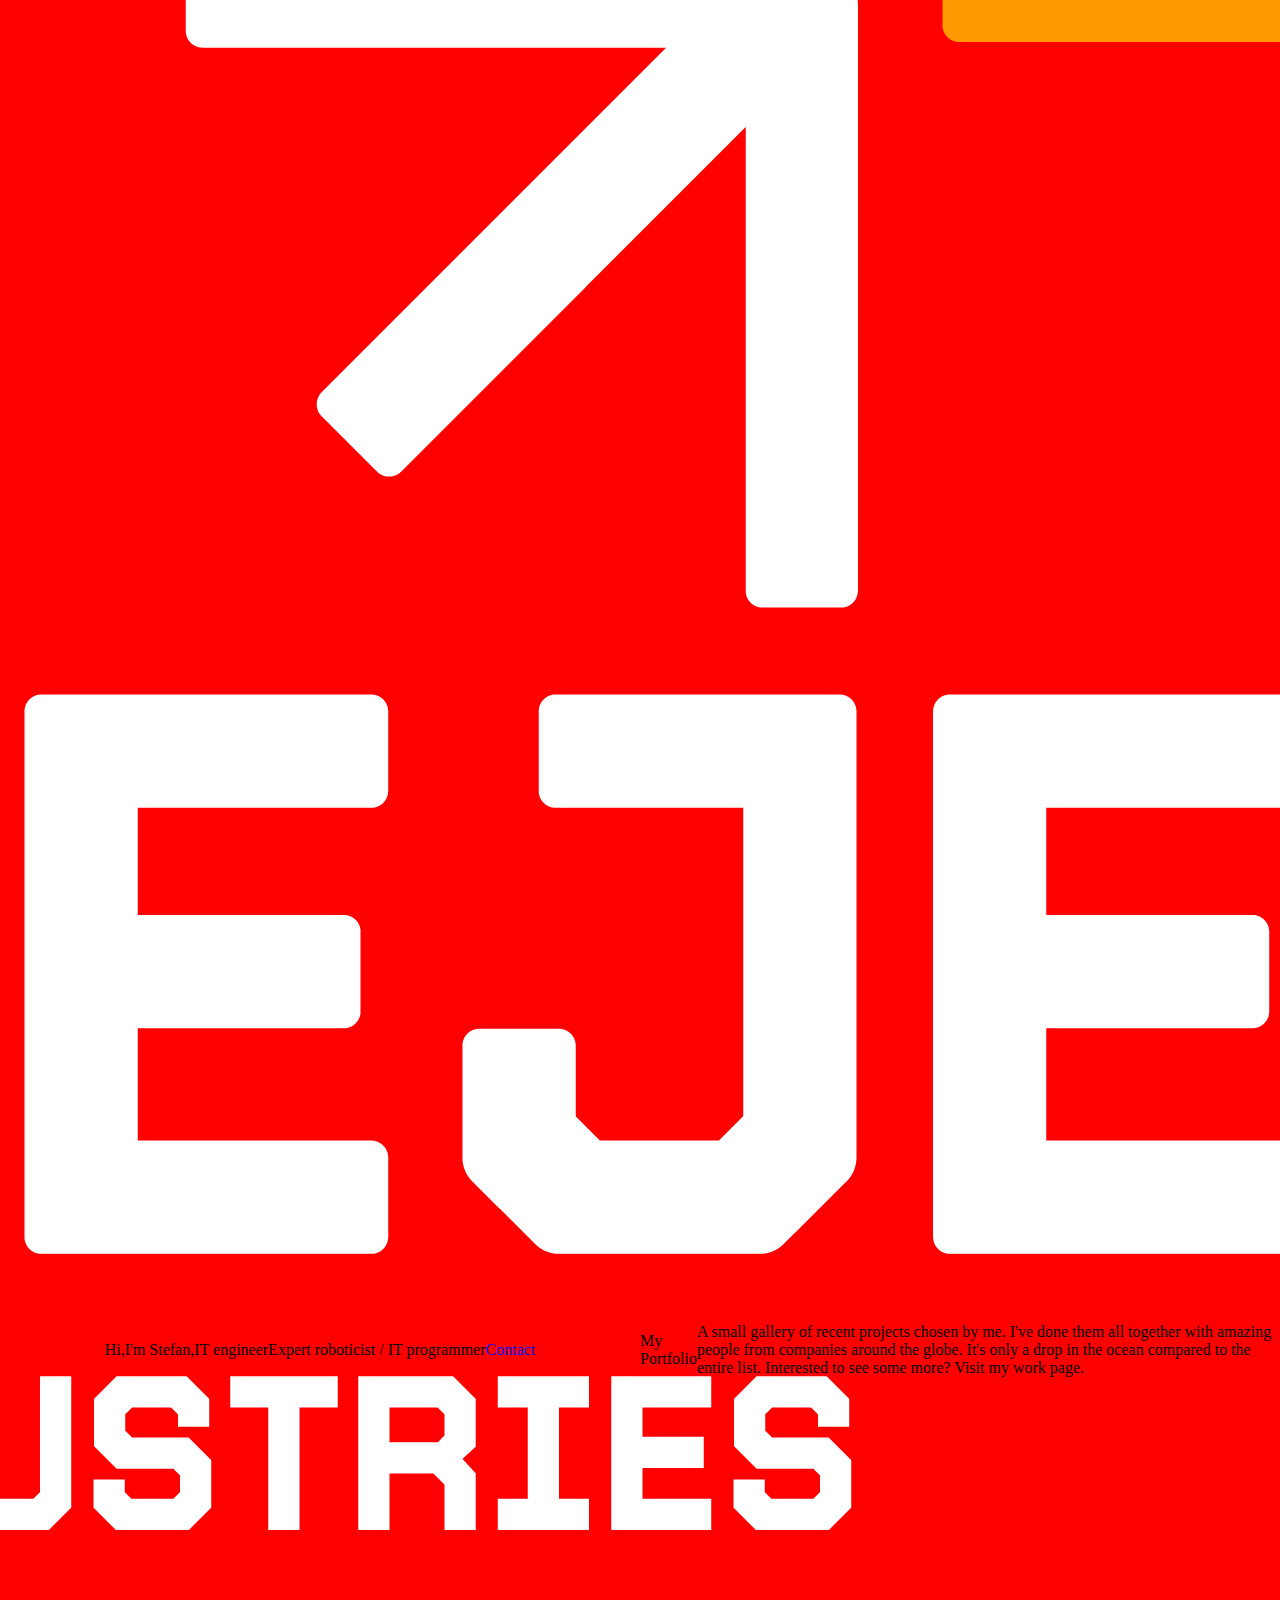
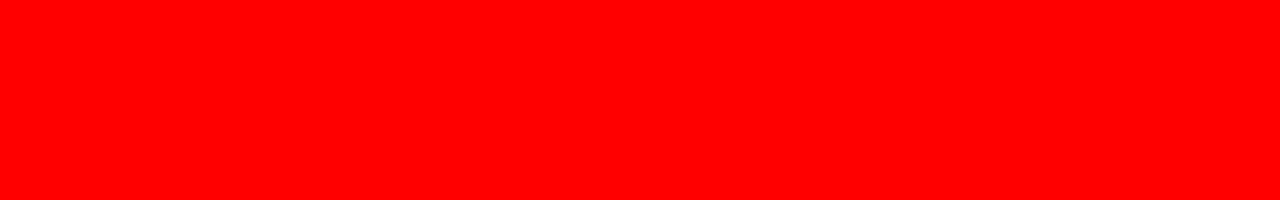
==== commit 8a8670ed: "color update" ====
--- a/portfolio.html
+++ b/portfolio.html
@@ -13,7 +13,7 @@
         <img src="src/logo.png" alt="BEJE Industries logo" class="logo">
       </div>
       <div class="nav-buttons">
-        <a href="#" id="button-about" onclick="scroll1()" class="nav-button" style="border-top: 1px solid #282828">about</a>
+        <a href="#" id="button-about" onclick="scroll1()" class="nav-button">about</a>
         <a href="#" id="button-skills" onclick="scroll2()" class="nav-button">my skills</a>
         <a href="#" id="button-work" onclick="" class="nav-button">my work</a>
         <a href="#" id="button-results" onclick="" class="nav-button">my results</a>
--- a/style.css
+++ b/style.css
@@ -15,10 +15,6 @@
 
 ::-webkit-scrollbar {
   display: none;
-}
-
-html {
-  overflowx: auto;
 }
 
 html,
@@ -63,157 +59,161 @@
   z-index: 2;
 }
 
-section.container {
-  height: auto;
-  background-color: #f2f2f2;/*  background-color: transparent;*/
-  flex-direction: row;
-  justify-content: flex-end;
-}
-
-section.navbar {
-  position: fixed;
-  left: 0px;
-  top: 0;
-  width: calc(9vw * .99);
-  background-color: #181818;
-  flex-direction: column;
-  justify-content: space-between;
-  z-index: 4;
-}
-
-section.main {
-  position: absolute;
-  height: auto;
-  top: 0;
-  right: 0;/*    width: 100%;*/
-  width: calc(calc(91vw * .99) + calc(100vw * .01));
-  flex-direction: column;
-  background-color: #1D1D1D;
-}
-
-section.section-1 {
-  flex-direction: column;
-  justify-content: flex-start;
-  align-items: flex-start;
-}
-
-section.section-2 {
-  flex-direction: column;
-  justify-content: flex-start;
-  align-items: flex-start;
-}
-
-div.logo {
-  height: 6rem;
-  margin-top: 6rem;
-}
-
-div.nav-buttons {
-  width: 100%;
-  flex-direction: column;
-  padding-top: 3rem;
-}
-
-div.nav-logos {
-  margin-bottom: 22vh;
-}
-
-div.main {
-  width: 30vw;
-}
-
-div.big-title {
-  flex-direction: column;
-  align-items: flex-start;
-  margin-top: 15%;
-  margin-left: 10%;
-}
-
-div.section-2 {
-  flex-direction: column;
-  align-items: flex-start;
-  margin-left: 5%;
-  width: 60%;
-}
-
-img.logo {
-  width: 80%;
-  filter: drop-shadow(0 0 5px rgba(242, 242, 242, .3));  /*  filter: drop-shadow(0 0 40px rgba(13, 13, 13, .6));*/
-  z-index: 5;
-}
-
-img.icon {
-  height: 2vh;
-  margin: calc(.18vh + .18vw);
-  padding: calc(.18vh + .18vw);/*  filter: drop-shadow(0 0 5px rgba(222, 222, 222, .4));*/
-  transition-timing-function: ease;
-  transition-duration: .2s;
-}
-
-img.icon:hover {
-  filter: drop-shadow(0 0 10px rgba(239, 239, 239, .4));
-  transition-timing-function: ease;
-  transition-duration: .2s;
-}
-
-p.big-title {
-  font-family: TT-Interphases-Pro-Bold;
-  color: #FFFFFF;
-  font-size: 5rem;
-  margin: 0;
-}
-
-p.header1 {
-  font-family: TT-Interphases-Pro-Medium;
-  font-size: 4rem;
-  margin: 1rem 0;
-  color: #00EDED;
-}
-
-p.header2 {
-  font-family: TT-Interphases-Pro-Light;
-  font-size: 2rem;
-  margin: 1.5rem 0;
-  color: #909096;
-}
-
-p.filler-text {
-  font-family: TT-Interphases-Pro-Medium;
-  font-size: 1rem;
-  margin: 1.5rem 0;
-  color: #D5D5DE;
-}
-
-a.button-rect {
-  font-family: TT-Interphases-Pro-Light;
-  font-size: 1.2rem;
-  margin-top: 2%;
-  margin-left: 10%;
-  padding: .6em 2.4em;
-  border: #00EDED 1.5px solid;
-  color: #00EDED;
-  transition-duration: 0.2s;
-}
-
-a.button-rect:hover {
-  background-color: #00EDED;
-  color: #181818;
-  transition-duration: 0.2s;
-}
-
-a.nav-button {
-  width: 100%;
-  font-family: TT-Interphases-Pro-Light;
-  font-size: 1.1rem;
-  padding: .9rem 0;
-  color: #909096;
-  border-bottom: 1px solid #282828;
-  text-align: center;
-  transition-duration: 0.2s;
-}
-
-a.nav-button:hover {
-  color: #FFFFFF;
-  text-shadow: 0 0 20px rgba(239, 239, 239, .6);
-  transition-duration: 0.2s;
-}
+@media (min-width:1281px) {
+
+  /* hi-res laptops and desktops */
+  section.container {
+    height: auto;
+    background-color: #f2f2f2;/*  background-color: transparent;*/
+    flex-direction: row;
+    justify-content: flex-end;
+  }
+
+  section.navbar {
+    position: fixed;
+    left: 0px;
+    top: 0;
+    width: calc(9vw * .99);
+    background-color: #020202;
+    flex-direction: column;
+    justify-content: space-between;
+    z-index: 4;
+  }
+
+  section.main {
+    position: absolute;
+    height: auto;
+    top: 0;
+    right: 0;/*    width: 100%;*/
+    width: calc(calc(91vw * .99) + calc(100vw * .01));
+    flex-direction: column;
+    background-color: #040404;
+  }
+
+  section.section-1 {
+    flex-direction: column;
+    justify-content: flex-start;
+    align-items: flex-start;
+  }
+
+  section.section-2 {
+    flex-direction: column;
+    justify-content: flex-start;
+    align-items: flex-start;
+  }
+
+  div.logo {
+    height: 6rem;
+    margin-top: 6rem;
+  }
+
+  div.nav-buttons {
+    width: 100%;
+    flex-direction: column;
+    padding-top: 3rem;
+  }
+
+  div.nav-logos {
+    margin-bottom: 22vh;
+  }
+
+  div.main {
+    width: 30vw;
+  }
+
+  div.big-title {
+    flex-direction: column;
+    align-items: flex-start;
+    margin-top: 15%;
+    margin-left: 10%;
+  }
+
+  div.section-2 {
+    flex-direction: column;
+    align-items: flex-start;
+    margin-left: 5%;
+    width: 60%;
+  }
+
+  img.logo {
+    width: 80%;
+/*    filter: drop-shadow(0 0 5px rgba(242, 242, 242, .3));  /*  filter: drop-shadow(0 0 40px rgba(13, 13, 13, .6));*/*/
+    z-index: 5;
+  }
+
+  img.icon {
+    height: 2vh;
+    margin: calc(.18vh + .18vw);
+    padding: calc(.18vh + .18vw);/*  filter: drop-shadow(0 0 5px rgba(222, 222, 222, .4));*/
+    transition-timing-function: ease;
+    transition-duration: .2s;
+  }
+
+  img.icon:hover {
+    filter: drop-shadow(0 0 10px rgba(239, 239, 239, .4));
+    transition-timing-function: ease;
+    transition-duration: .2s;
+  }
+
+  p.big-title {
+    font-family: TT-Interphases-Pro-Bold;
+    color: #FFFFFF;
+    font-size: 5rem;
+    margin: 0;
+  }
+
+  p.header1 {
+    font-family: TT-Interphases-Pro-Medium;
+    font-size: 4rem;
+    margin: 1rem 0;
+    color: #00EDED;
+  }
+
+  p.header2 {
+    font-family: TT-Interphases-Pro-Light;
+    font-size: 2rem;
+    margin: 1.5rem 0;
+    color: #909096;
+  }
+
+  p.filler-text {
+    font-family: TT-Interphases-Pro-Medium;
+    font-size: 1rem;
+    margin: 1.5rem 0;
+    color: #D5D5DE;
+  }
+
+  a.button-rect {
+    font-family: TT-Interphases-Pro-Light;
+    font-size: 1.2rem;
+    margin-top: 2%;
+    margin-left: 10%;
+    padding: .6em 2.4em;
+    border: #00EDED 1.5px solid;
+    color: #00EDED;
+    transition-duration: 0.2s;
+  }
+
+  a.button-rect:hover {
+    background-color: #00EDED;
+    color: #181818;
+    transition-duration: 0.2s;
+  }
+
+  a.nav-button {
+    width: 100%;
+    font-family: TT-Interphases-Pro-Light;
+    font-size: 1.1rem;
+    padding: .9rem 0;
+    color: #39393C;
+    text-align: center;
+    transition-duration: 0.2s;
+  }
+
+  a.nav-button:hover {
+    color: #FFFFFF;
+    text-shadow: 0 0 20px rgba(239, 239, 239, .6);
+    transition-duration: 0.2s;
+  }
+
+}
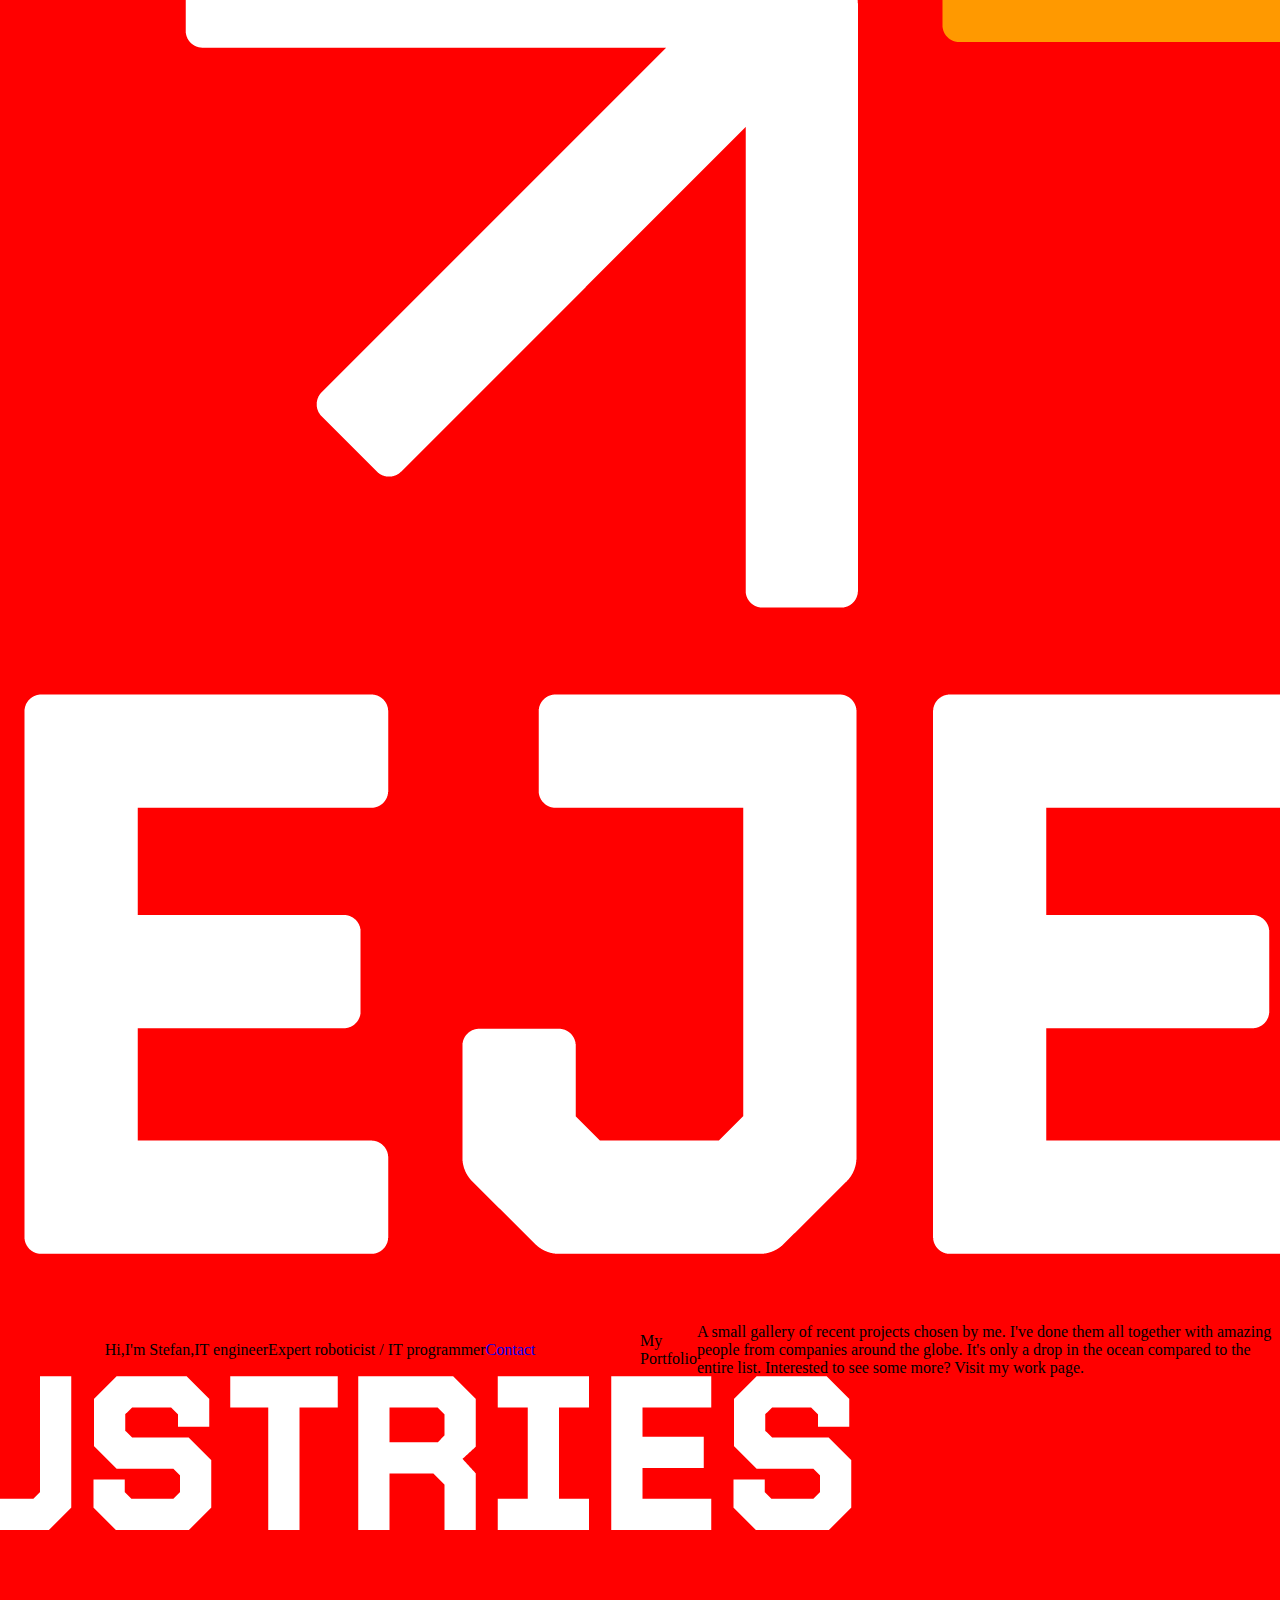
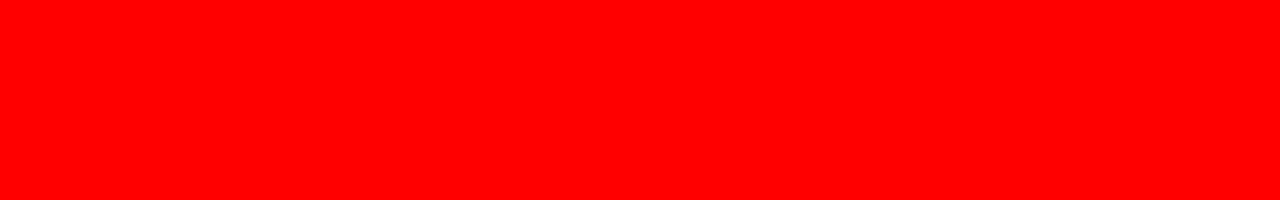
==== commit fac43f53: "responsive wip" ====
--- a/portfolio.html
+++ b/portfolio.html
@@ -4,8 +4,8 @@
     <title>BEJE Industries</title>
     <link rel="icon" type="image/x-icon" href="src/icon-logo.png">
     <link rel="stylesheet" type="text/css" href="style.css">
-    <link rel="preload" href="jquery-3.5.1.min.js" as="script">
-    <link rel="preload" href="javascript.js" as="script">
+    <!-- <link rel="preload" href="jquery-3.5.1.min.js" as="script"> -->
+    <!-- <link rel="preload" href="javascript.js" as="script"> -->
   </head>
   <body>
     <section id="navbar" class="navbar">
@@ -13,8 +13,8 @@
         <img src="src/logo.png" alt="BEJE Industries logo" class="logo">
       </div>
       <div class="nav-buttons">
-        <a href="#" id="button-about" onclick="scroll1()" class="nav-button">about</a>
-        <a href="#" id="button-skills" onclick="scroll2()" class="nav-button">my skills</a>
+        <a href="#" id="button-about" onclick="" class="nav-button">about</a>
+        <a href="#" id="button-skills" onclick="" class="nav-button">my skills</a>
         <a href="#" id="button-work" onclick="" class="nav-button">my work</a>
         <a href="#" id="button-results" onclick="" class="nav-button">my results</a>
         <a href="#" id="button-contact" onclick="" class="nav-button">contact</a>
@@ -31,8 +31,8 @@
           <p class="big-title">I'm Stefan,</p>
           <p class="big-title">IT engineer</p>
           <p class="header2">Expert roboticist / IT programmer</p>
+          <a href="#" class="button-rect">Contact</a>
         </div>
-        <a href="#" class="button-rect">Contact</a>
       </section>
       <section id ="section-2" class="section-2">
         <div class="section-2">
@@ -42,7 +42,7 @@
         </div>
       </section>
     </section>
-    <script src="jquery-3.5.1.min.js" type="text/javascript"></script>
-    <script src="javascript.js" type="text/javascript"></script>
+    <!-- <script src="jquery-3.5.1.min.js" type="text/javascript"></script> -->
+    <!-- <script src="javascript.js" type="text/javascript"></script> -->
   </body>
 </html>--- a/style.css
+++ b/style.css
@@ -39,7 +39,7 @@
 img,
 div,
 section {
-  font-size: 1rem;
+/*  font-size: 1rem;*/
   user-select: none;
 }
 
@@ -59,9 +59,12 @@
   z-index: 2;
 }
 
-@media (min-width:1281px) {
-
-  /* hi-res laptops and desktops */
+
+@media (max-width:960px) {}
+
+@media (max-width:1024px) {
+
+  /* tablet, landscape iPad, lo-res laptops ands desktops */
   section.container {
     height: auto;
     background-color: #f2f2f2;/*  background-color: transparent;*/
@@ -73,7 +76,7 @@
     position: fixed;
     left: 0px;
     top: 0;
-    width: calc(9vw * .99);
+    width: 120px;
     background-color: #020202;
     flex-direction: column;
     justify-content: space-between;
@@ -84,8 +87,8 @@
     position: absolute;
     height: auto;
     top: 0;
-    right: 0;/*    width: 100%;*/
-    width: calc(calc(91vw * .99) + calc(100vw * .01));
+    right: 0;
+    width: calc(100vw - 120px);
     flex-direction: column;
     background-color: #040404;
   }
@@ -103,18 +106,18 @@
   }
 
   div.logo {
-    height: 6rem;
-    margin-top: 6rem;
+    height: 5rem;
+    margin-top: 4rem;
   }
 
   div.nav-buttons {
     width: 100%;
-    flex-direction: column;
-    padding-top: 3rem;
+    flex-direction: column;/*    padding-top: 2rem;*/
+    padding-bottom: 1rem;
   }
 
   div.nav-logos {
-    margin-bottom: 22vh;
+    margin-bottom: 10vh;
   }
 
   div.main {
@@ -124,8 +127,8 @@
   div.big-title {
     flex-direction: column;
     align-items: flex-start;
-    margin-top: 15%;
-    margin-left: 10%;
+    margin-top: 25vh;
+    margin-left: 10vw;
   }
 
   div.section-2 {
@@ -136,15 +139,14 @@
   }
 
   img.logo {
-    width: 80%;
-/*    filter: drop-shadow(0 0 5px rgba(242, 242, 242, .3));  /*  filter: drop-shadow(0 0 40px rgba(13, 13, 13, .6));*/*/
+    height: 100%;
     z-index: 5;
   }
 
   img.icon {
-    height: 2vh;
-    margin: calc(.18vh + .18vw);
-    padding: calc(.18vh + .18vw);/*  filter: drop-shadow(0 0 5px rgba(222, 222, 222, .4));*/
+    height: 13px;
+    margin: 5px;
+    padding: 5px;/*  filter: drop-shadow(0 0 5px rgba(222, 222, 222, .4));*/
     transition-timing-function: ease;
     transition-duration: .2s;
   }
@@ -158,21 +160,21 @@
   p.big-title {
     font-family: TT-Interphases-Pro-Bold;
     color: #FFFFFF;
-    font-size: 5rem;
+    font-size: 2.8rem;
     margin: 0;
   }
 
   p.header1 {
     font-family: TT-Interphases-Pro-Medium;
-    font-size: 4rem;
+    font-size: 1.5rem;
     margin: 1rem 0;
     color: #00EDED;
   }
 
   p.header2 {
     font-family: TT-Interphases-Pro-Light;
-    font-size: 2rem;
-    margin: 1.5rem 0;
+    font-size: 1.4rem;
+    margin: 2rem 0;
     color: #909096;
   }
 
@@ -185,9 +187,8 @@
 
   a.button-rect {
     font-family: TT-Interphases-Pro-Light;
-    font-size: 1.2rem;
-    margin-top: 2%;
-    margin-left: 10%;
+    font-size: .8rem;
+    margin-top: 15px;
     padding: .6em 2.4em;
     border: #00EDED 1.5px solid;
     color: #00EDED;
@@ -203,8 +204,8 @@
   a.nav-button {
     width: 100%;
     font-family: TT-Interphases-Pro-Light;
-    font-size: 1.1rem;
-    padding: .9rem 0;
+    font-size: .8rem;
+    padding: .6rem 0;
     color: #39393C;
     text-align: center;
     transition-duration: 0.2s;
@@ -215,5 +216,4 @@
     text-shadow: 0 0 20px rgba(239, 239, 239, .6);
     transition-duration: 0.2s;
   }
-
-}
+}